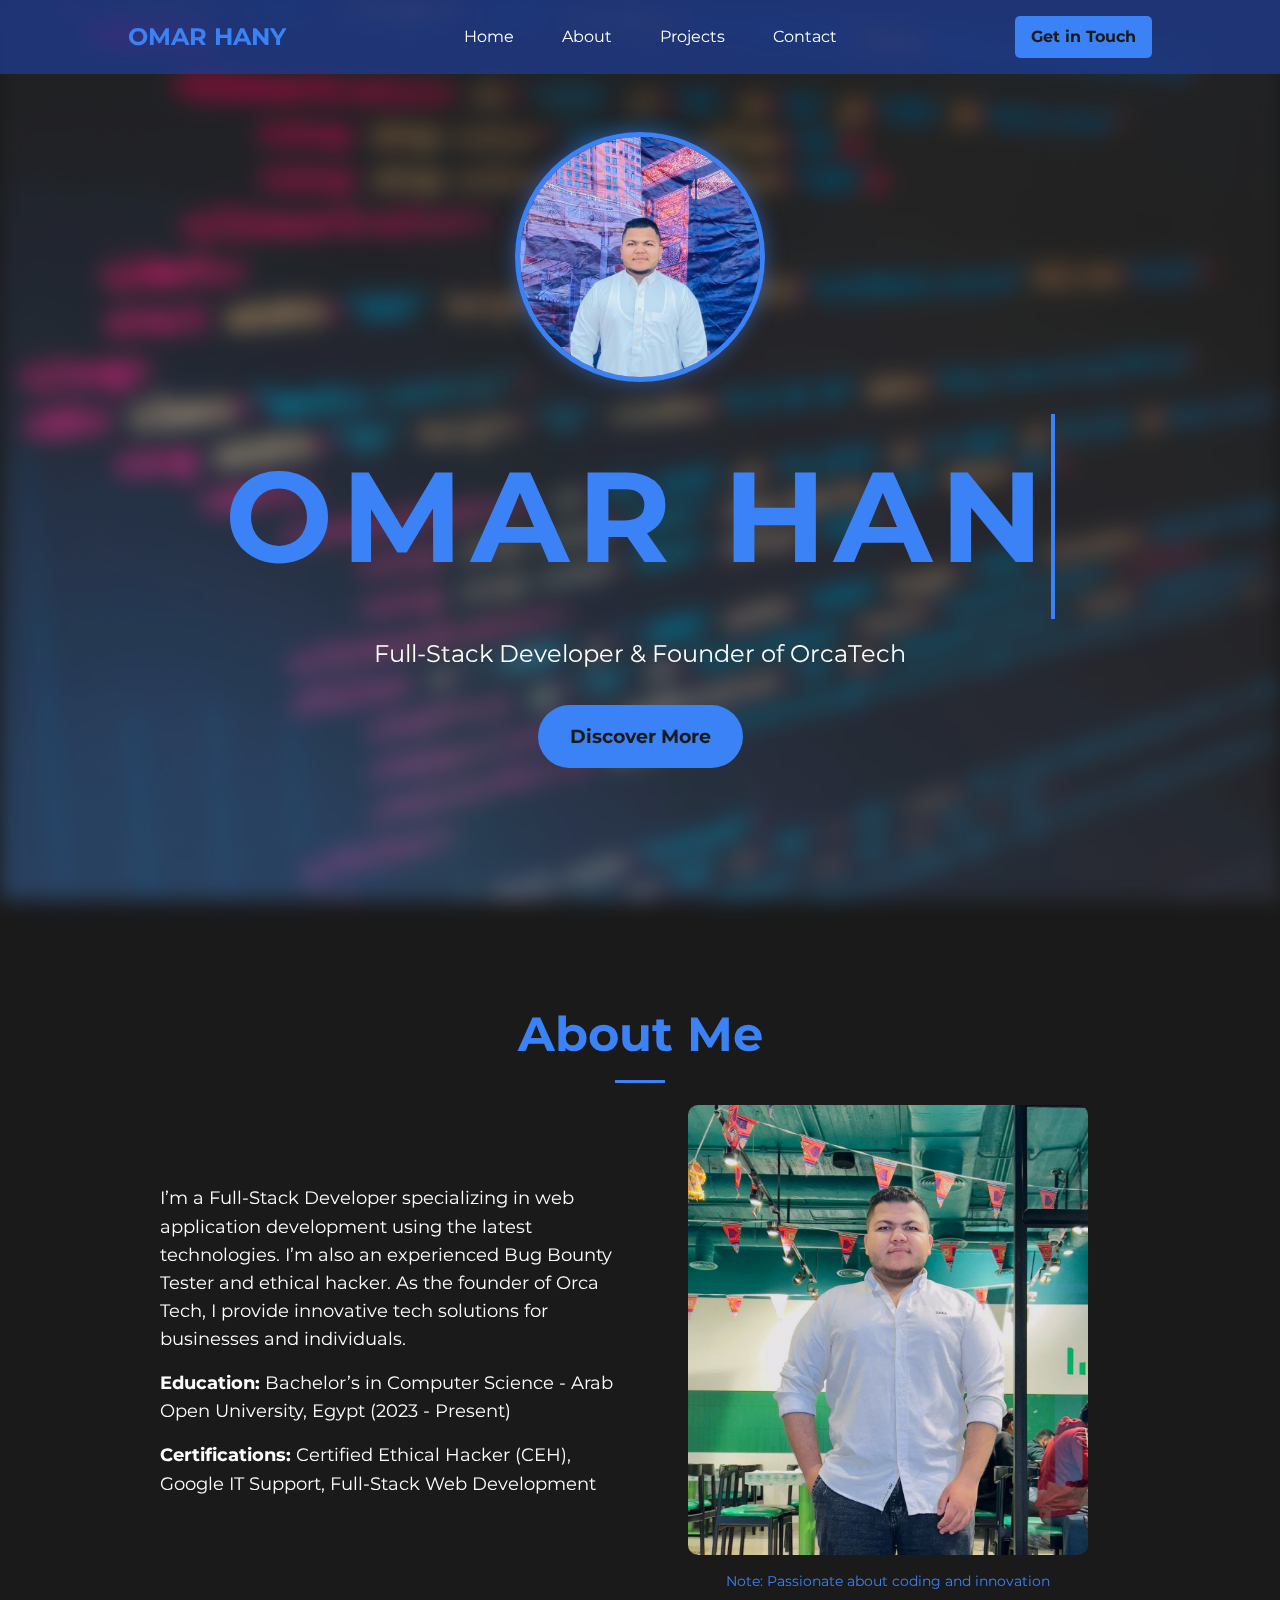
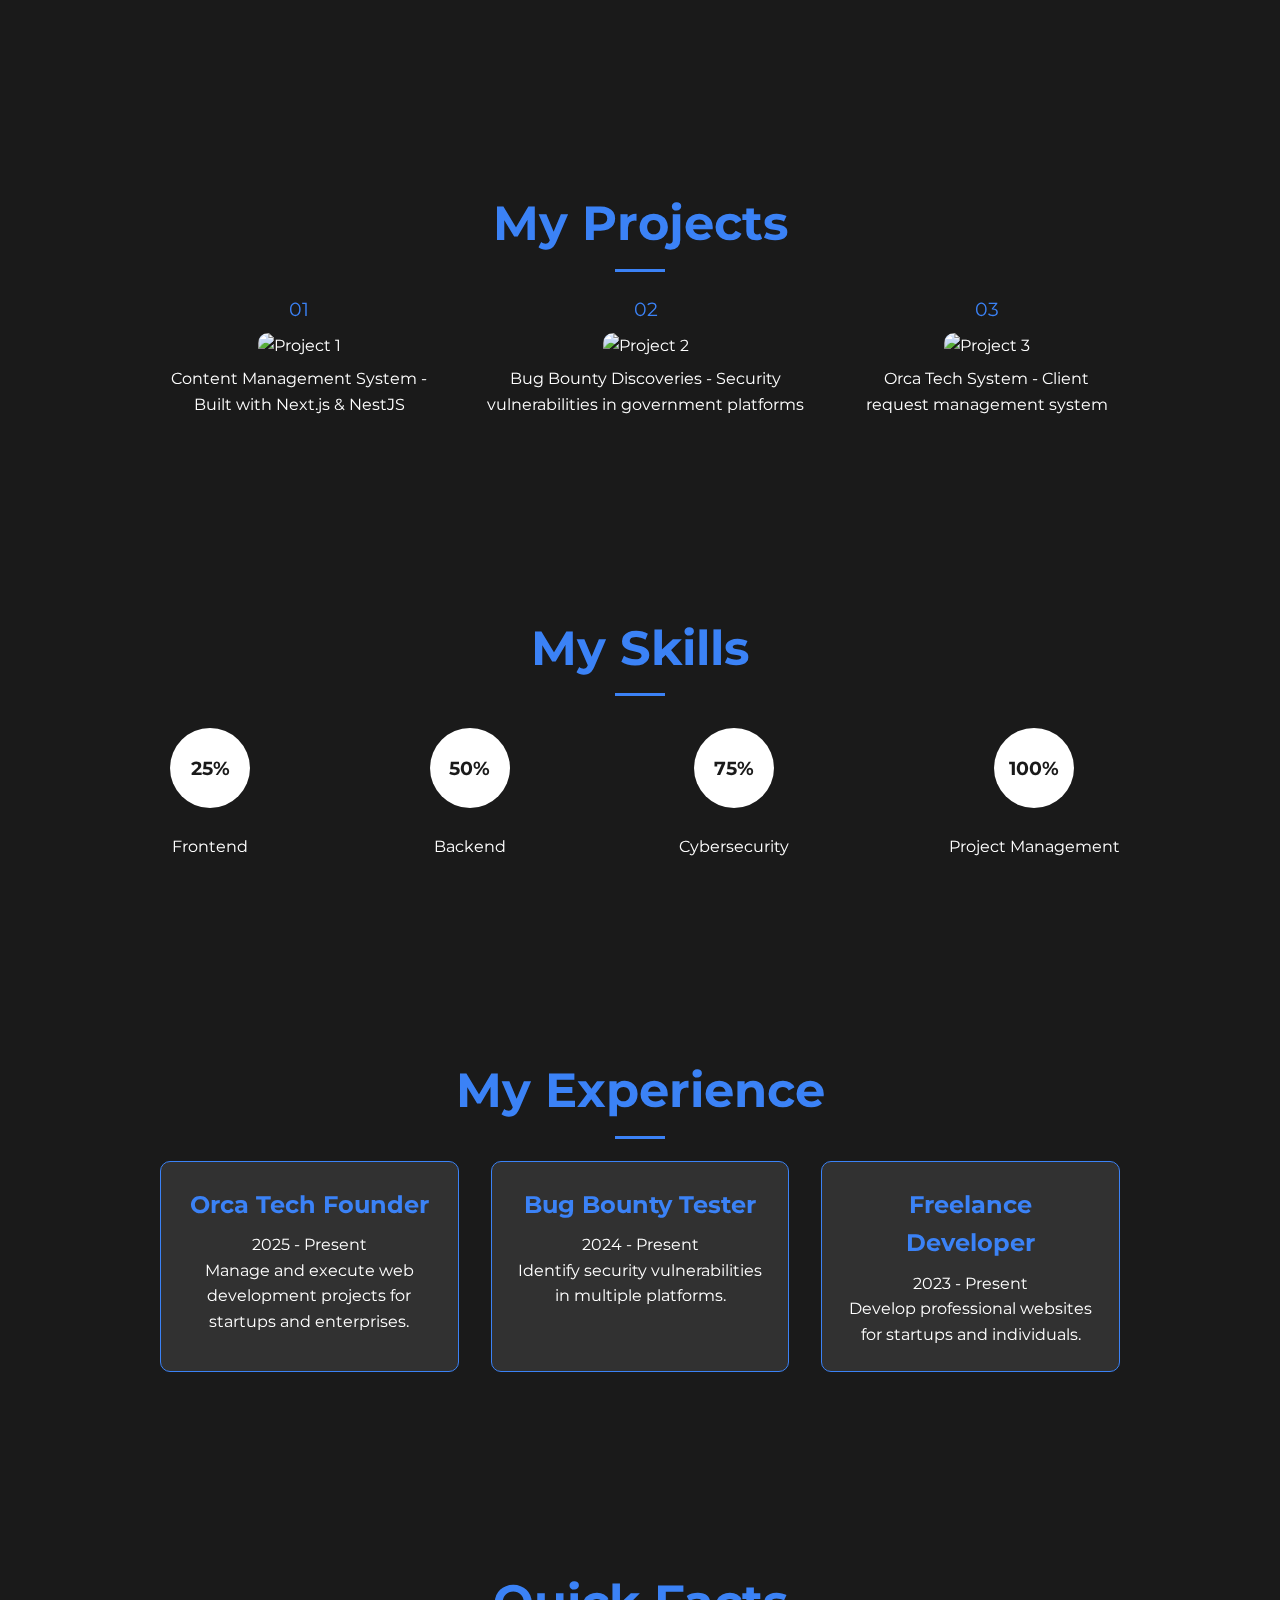
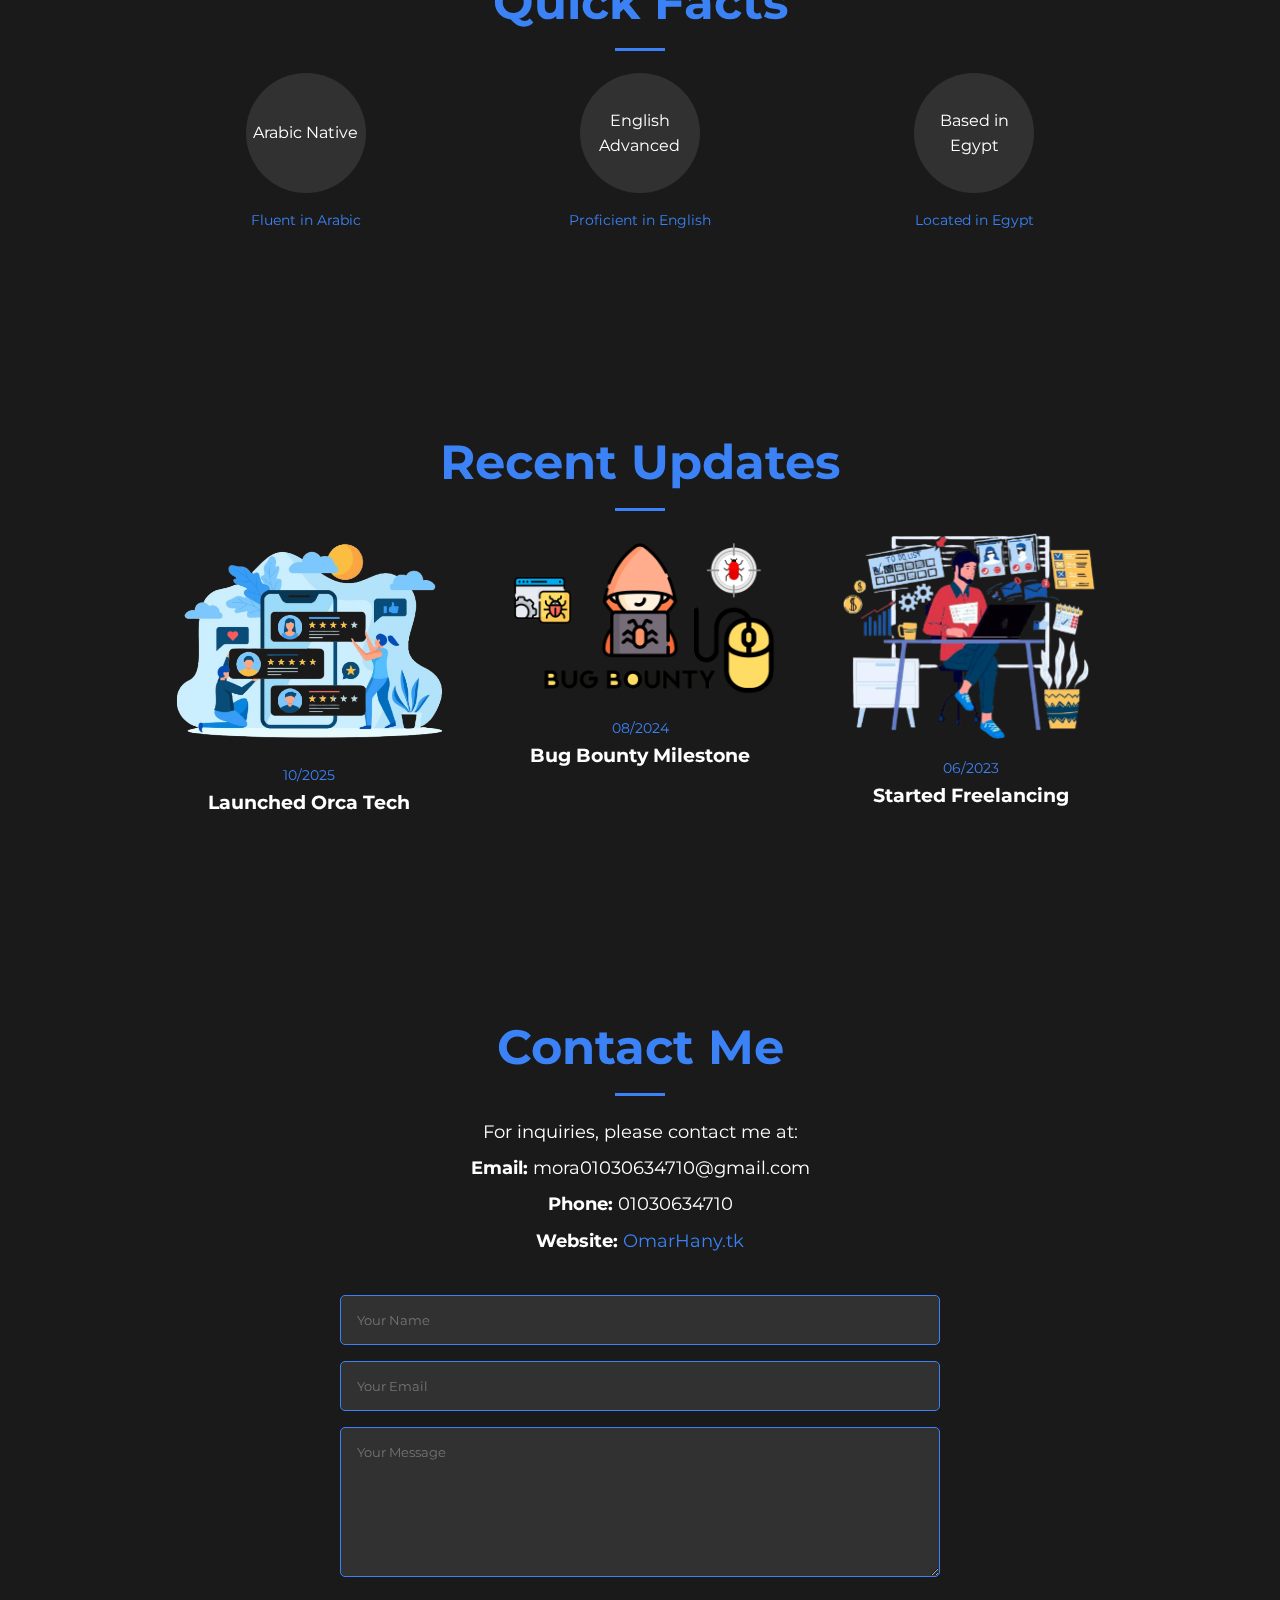
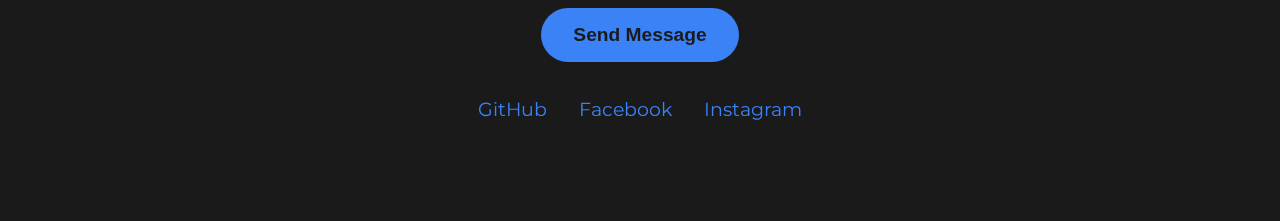
==== index.html @ 6b5720da "Add files via upload" ====
<!DOCTYPE html>
<html lang="en">
<head>
  <meta charset="UTF-8">
  <meta name="viewport" content="width=device-width, initial-scale=1.0">
  <meta name="description" content="Portfolio of Omar Hany, Full-Stack Developer & Founder of OrcaTech">
  <title>Omar Hany - Full-Stack Developer</title>
  <link href="https://fonts.googleapis.com/css2?family=Montserrat:wght@400;700&display=swap" rel="stylesheet">
  <link rel="stylesheet" href="css/styles.css">
</head>
<body>
  <div class="background-overlay"></div>

  <!-- Navigation -->
  <nav>
    <div class="nav-logo reveal">OMAR HANY</div>
    <ul>
      <li><a href="#hero" class="reveal">Home</a></li>
      <li><a href="#about" class="reveal">About</a></li>
      <li><a href="#projects" class="reveal">Projects</a></li>
      <li><a href="#contact" class="reveal">Contact</a></li>
    </ul>
    <a href="#contact" class="nav-cta reveal">Get in Touch</a>
  </nav>

  <!-- Hero Section -->
  <section class="hero" id="hero">
    <div class="hero-content">
      <img src="assets/photo.jpg" alt="Omar Hany" class="reveal">
      <h1 class="typewriter">OMAR HANY</h1>
      <p class="reveal">Full-Stack Developer & Founder of OrcaTech</p>
      <a href="#about" class="cta-button reveal">Discover More</a>
    </div>
  </section>

  <!-- About Section -->
  <section class="about" id="about">
    <div class="container">
      <h2 class="reveal">About Me</h2>
      <div class="about-content">
        <div class="about-text reveal">
          <p>I’m a Full-Stack Developer specializing in web application development using the latest technologies. I’m also an experienced Bug Bounty Tester and ethical hacker. As the founder of Orca Tech, I provide innovative tech solutions for businesses and individuals.</p>
          <p><strong>Education:</strong> Bachelor’s in Computer Science - Arab Open University, Egypt (2023 - Present)</p>
          <p><strong>Certifications:</strong> Certified Ethical Hacker (CEH), Google IT Support, Full-Stack Web Development</p>
        </div>
        <div class="about-image reveal">
          <img src="assets/photo3.jpg" alt="About Omar">
          <p class="image-note">Note: Passionate about coding and innovation</p>
        </div>
      </div>
    </div>
  </section>

  <!-- Gallery Section (Projects) -->
  <section class="gallery" id="projects">
    <div class="container">
      <h2 class="reveal">My Projects</h2>
      <div class="gallery-grid">
        <div class="gallery-item reveal">
          <span class="gallery-number">01</span>
          <img src="https://via.placeholder.com/300x200/1E3A8A/FFFFFF?text=Project+1" alt="Project 1">
          <p>Content Management System - Built with Next.js & NestJS</p>
        </div>
        <div class="gallery-item reveal">
          <span class="gallery-number">02</span>
          <img src="https://via.placeholder.com/300x200/1E3A8A/FFFFFF?text=Project+2" alt="Project 2">
          <p>Bug Bounty Discoveries - Security vulnerabilities in government platforms</p>
        </div>
        <div class="gallery-item reveal">
          <span class="gallery-number">03</span>
          <img src="https://via.placeholder.com/300x200/1E3A8A/FFFFFF?text=Project+3" alt="Project 3">
          <p>Orca Tech System - Client request management system</p>
        </div>
      </div>
    </div>
  </section>

  <!-- Process Section (Skills) -->
  <section class="process">
    <div class="container">
      <h2 class="reveal">My Skills</h2>
      <div class="process-grid">
        <div class="process-item reveal">
          <div class="process-circle" style="--progress: 25%;">
            <span>25%</span>
          </div>
          <p>Frontend</p>
        </div>
        <div class="process-item reveal">
          <div class="process-circle" style="--progress: 50%;">
            <span>50%</span>
          </div>
          <p>Backend</p>
        </div>
        <div class="process-item reveal">
          <div class="process-circle" style="--progress: 75%;">
            <span>75%</span>
          </div>
          <p>Cybersecurity</p>
        </div>
        <div class="process-item reveal">
          <div class="process-circle" style="--progress: 100%;">
            <span>100%</span>
          </div>
          <p>Project Management</p>
        </div>
      </div>
    </div>
  </section>

  <!-- Tickets Section (Experience) -->
  <section class="tickets">
    <div class="container">
      <h2 class="reveal">My Experience</h2>
      <div class="tickets-grid">
        <div class="ticket-card reveal">
          <h3>Orca Tech Founder</h3>
          <p>2025 - Present</p>
          <p>Manage and execute web development projects for startups and enterprises.</p>
        </div>
        <div class="ticket-card reveal">
          <h3>Bug Bounty Tester</h3>
          <p>2024 - Present</p>
          <p>Identify security vulnerabilities in multiple platforms.</p>
        </div>
        <div class="ticket-card reveal">
          <h3>Freelance Developer</h3>
          <p>2023 - Present</p>
          <p>Develop professional websites for startups and individuals.</p>
        </div>
      </div>
    </div>
  </section>

  <!-- Facts Section -->
  <section class="facts">
    <div class="container">
      <h2 class="reveal">Quick Facts</h2>
      <div class="facts-grid">
        <div class="fact-item reveal">
          <div class="fact-circle">
            <p>Arabic Native</p>
          </div>
          <p class="fact-note">Fluent in Arabic</p>
        </div>
        <div class="fact-item reveal">
          <div class="fact-circle">
            <p>English Advanced</p>
          </div>
          <p class="fact-note">Proficient in English</p>
        </div>
        <div class="fact-item reveal">
          <div class="fact-circle">
            <p>Based in Egypt</p>
          </div>
          <p class="fact-note">Located in Egypt</p>
        </div>
      </div>
    </div>
  </section>

  <!-- News Section -->
  <section class="news">
    <div class="container">
      <h2 class="reveal">Recent Updates</h2>
      <div class="news-grid">
        <div class="news-card reveal">
          <img src="assets/bus1.png" alt="Update 1">
          <p>10/2025</p>
          <h3>Launched Orca Tech</h3>
        </div>
        <div class="news-card reveal">
          <img src="assets/bug-bounty.png" alt="Update 2">
          <p>08/2024</p>
          <h3>Bug Bounty Milestone</h3>
        </div>
        <div class="news-card reveal">
          <img src="assets/freelancer1.png" alt="Update 3">
          <p>06/2023</p>
          <h3>Started Freelancing</h3>
        </div>
      </div>
    </div>
  </section>

  <!-- Footer (Contact) -->
  <footer class="footer" id="contact">
    <div class="container">
      <h2 class="reveal">Contact Me</h2>
      <p class="reveal">For inquiries, please contact me at:</p>
      <p class="reveal"><strong>Email:</strong> mora01030634710@gmail.com</p>
      <p class="reveal"><strong>Phone:</strong> 01030634710</p>
      <p class="reveal"><strong>Website:</strong> <a href="http://OmarHany.tk" target="_blank">OmarHany.tk</a></p>
      <form id="contact-form" class="reveal">
        <input type="text" name="name" placeholder="Your Name" required>
        <input type="email" name="email" placeholder="Your Email" required>
        <textarea name="message" placeholder="Your Message" required></textarea>
        <button type="submit">Send Message</button>
      </form>
      <div class="social-links reveal">
        <a href="https://github.com/OmarHany-sudo" target="_blank">GitHub</a>
        <a href="https://www.facebook.com/Omar.Hany.850" target="_blank">Facebook</a>
        <a href="https://www.instagram.com/omar.hany.850/" target="_blank">Instagram</a>
      </div>
    </div>
  </footer>

  <!-- ScrollReveal.js CDN -->
  <script src="https://unpkg.com/scrollreveal"></script>
  <script src="js/script.js"></script>
</body>
</html>
---- css/styles.css ----
/* Reset */
* {
  margin: 0;
  padding: 0;
  box-sizing: border-box;
}

body {
  font-family: 'Montserrat', sans-serif;
  background: #1A1A1A;
  color: #FFFFFF;
  line-height: 1.6;
  overflow-x: hidden;
}

/* Blurred Background */
.background-overlay {
  position: fixed;
  top: 0;
  left: 0;
  width: 100%;
  height: 100%;
  background: url('../assets/programming.jpg') no-repeat center center fixed;
  background-size: cover;
  filter: blur(10px);
  z-index: -1;
  opacity: 0.8;
}

/* Container with Margins */
.container {
  max-width: 80%;
  margin: 0 auto;
  padding: 0 2rem;
}

/* Navigation */
nav {
  background: rgba(30, 58, 138, 0.8);
  position: fixed;
  width: 100%;
  top: 0;
  z-index: 1000;
  display: flex;
  justify-content: space-between;
  align-items: center;
  padding: 1rem 10%;
}

.nav-logo {
  font-size: 1.5rem;
  font-weight: 700;
  color: #3B82F6;
  transition: transform 0.3s ease;
}

.nav-logo:hover {
  transform: scale(1.1);
}

nav ul {
  display: flex;
  list-style: none;
}

nav ul li {
  margin: 0 1.5rem;
}

nav ul li a {
  color: #FFFFFF;
  text-decoration: none;
  font-size: 1rem;
  font-weight: 400;
  position: relative;
  transition: color 0.3s ease;
}

nav ul li a::after {
  content: '';
  position: absolute;
  width: 0;
  height: 2px;
  background: #3B82F6;
  bottom: -5px;
  left: 0;
  transition: width 0.3s ease;
}

nav ul li a:hover::after {
  width: 100%;
}

nav ul li a:hover {
  color: #3B82F6;
}

.nav-cta {
  background: #3B82F6;
  color: #1A1A1A;
  padding: 0.5rem 1rem;
  border-radius: 5px;
  text-decoration: none;
  font-weight: 700;
  transition: background 0.3s ease, transform 0.3s ease;
}

.nav-cta:hover {
  background: #FFFFFF;
  transform: scale(1.05);
}

/* Hero Section */
.hero {
  min-height: 100vh;
  display: flex;
  align-items: center;
  justify-content: center;
  text-align: center;
}

.hero-content {
  display: flex;
  flex-direction: column;
  align-items: center;
}

.hero-content img {
  width: 250px;
  height: 250px;
  margin-bottom: 2rem;
  border-radius: 50%;
  transition: transform 0.5s ease;
  border: 5px solid #3B82F6;
  box-shadow: 0 0 20px rgba(59, 130, 246, 0.5);
}

.hero-content img:hover {
  transform: scale(1.1);
}

.hero-content h1 {
  font-size: 8rem;
  font-weight: 700;
  color: #3B82F6;
  text-transform: uppercase;
  letter-spacing: 0.5rem;
  display: inline-block;
  border-right: 4px solid #3B82F6;
  white-space: nowrap;
  overflow: hidden;
}

.hero-content p {
  font-size: 1.5rem;
  margin: 1rem 0 2rem;
}

/* About Section */
.about {
  padding: 6rem 0;
}

.about-content {
  display: flex;
  justify-content: space-between;
  align-items: center;
  gap: 2rem;
}

.about-text {
  flex: 1;
}

.about-text p {
  font-size: 1.1rem;
  margin-bottom: 1rem;
  transition: transform 0.3s ease;
}

.about-text p:hover {
  transform: translateX(10px);
}

.about-image {
  flex: 1;
  text-align: center;
}

.about-image img {
  width: 100%;
  max-width: 400px;
  border-radius: 10px;
  transition: transform 0.5s ease;
}

.about-image img:hover {
  transform: scale(1.05);
}

.image-note {
  font-size: 0.9rem;
  color: #3B82F6;
  margin-top: 0.5rem;
}

/* Gallery Section (Projects) */
.gallery {
  padding: 6rem 0;
}

.gallery-grid {
  display: flex;
  justify-content: space-between;
  gap: 2rem;
}

.gallery-item {
  text-align: center;
}

.gallery-number {
  display: block;
  font-size: 1.2rem;
  color: #3B82F6;
  margin-bottom: 0.5rem;
}

.gallery-item img {
  width: 100%;
  max-width: 300px;
  border-radius: 10px;
  transition: transform 0.5s ease;
}

.gallery-item img:hover {
  transform: scale(1.05);
}

.gallery-item p {
  font-size: 1rem;
  margin-top: 0.5rem;
}

/* Process Section (Skills) */
.process {
  padding: 6rem 0;
}

.process-grid {
  display: flex;
  justify-content: space-between;
  gap: 2rem;
  margin-top: 2rem;
}

.process-item {
  text-align: center;
}

.process-circle {
  width: 100px;
  height: 100px;
  background: conic-gradient(#3B82F6 calc(var(--progress) * 1%), #FFFFFF calc(var(--progress) * 1%));
  border-radius: 50%;
  display: flex;
  align-items: center;
  justify-content: center;
  margin: 0 auto 1rem;
  transition: transform 0.5s ease;
}

.process-circle:hover {
  transform: rotate(360deg);
}

.process-circle span {
  font-size: 1.2rem;
  font-weight: 700;
  color: #1A1A1A;
  background: #FFFFFF;
  width: 80px;
  height: 80px;
  border-radius: 50%;
  display: flex;
  align-items: center;
  justify-content: center;
}

.process-item p {
  font-size: 1rem;
}

/* Tickets Section (Experience) */
.tickets {
  padding: 6rem 0;
}

.tickets-grid {
  display: flex;
  justify-content: space-between;
  gap: 2rem;
  margin-top: 2rem;
}

.ticket-card {
  background: rgba(255, 255, 255, 0.1);
  padding: 1.5rem;
  border-radius: 10px;
  border: 1px solid #3B82F6;
  text-align: center;
  flex: 1;
  transition: transform 0.3s ease, box-shadow 0.3s ease;
}

.ticket-card:hover {
  transform: translateY(-10px);
  box-shadow: 0 10px 20px rgba(59, 130, 246, 0.3);
}

.ticket-card h3 {
  font-size: 1.5rem;
  color: #3B82F6;
  margin-bottom: 0.5rem;
}

.ticket-card p {
  font-size: 1rem;
}

/* Facts Section */
.facts {
  padding: 6rem 0;
}

.facts-grid {
  display: flex;
  justify-content: space-around;
  gap: 2rem;
  margin-top: 2rem;
}

.fact-item {
  text-align: center;
}

.fact-circle {
  width: 120px;
  height: 120px;
  background: rgba(255, 255, 255, 0.1);
  border-radius: 50%;
  display: flex;
  align-items: center;
  justify-content: center;
  margin: 0 auto 1rem;
  transition: transform 0.5s ease;
}

.fact-circle:hover {
  transform: scale(1.1);
}

.fact-circle p {
  font-size: 1rem;
}

.fact-note {
  font-size: 0.9rem;
  color: #3B82F6;
}

/* News Section */
.news {
  padding: 6rem 0;
}

.news-grid {
  display: flex;
  justify-content: space-between;
  gap: 2rem;
  margin-top: 2rem;
}

.news-card {
  text-align: center;
  flex: 1;
  transition: transform 0.3s ease;
}

.news-card:hover {
  transform: translateY(-10px);
}

.news-card img {
  width: 100%;
  max-width: 300px;
  border-radius: 10px;
  margin-bottom: 0.5rem;
}

.news-card p {
  font-size: 0.9rem;
  color: #3B82F6;
}

.news-card h3 {
  font-size: 1.2rem;
}

/* Footer (Contact) */
.footer {
  padding: 6rem 0;
  text-align: center;
}

.footer h2 {
  font-size: 3rem;
  color: #3B82F6;
  margin-bottom: 2rem;
  transition: transform 0.3s ease;
}

.footer h2:hover {
  transform: scale(1.05);
}

.footer p {
  font-size: 1.1rem;
  margin-bottom: 0.5rem;
  transition: transform 0.3s ease;
}

.footer p:hover {
  transform: translateX(10px);
}

.footer a {
  color: #3B82F6;
  text-decoration: none;
}

.footer a:hover {
  color: #FFFFFF;
}

.footer form {
  max-width: 600px;
  margin: 2rem auto;
}

.footer input, .footer textarea {
  width: 100%;
  padding: 1rem;
  margin: 0.5rem 0;
  background: rgba(255, 255, 255, 0.1);
  border: 1px solid #3B82F6;
  border-radius: 5px;
  color: #FFFFFF;
  font-family: 'Montserrat', sans-serif;
  transition: border-color 0.3s ease, transform 0.3s ease;
}

.footer input:focus, .footer textarea:focus {
  border-color: #FFFFFF;
  outline: none;
  transform: scale(1.02);
}

.footer textarea {
  min-height: 150px;
}

.footer button {
  display: block;
  margin: 1rem auto;
  padding: 1rem 2rem;
  background: #3B82F6;
  border: none;
  border-radius: 50px;
  color: #1A1A1A;
  font-size: 1.2rem;
  font-weight: 700;
  cursor: pointer;
  transition: background 0.3s ease, transform 0.3s ease;
}

.footer button:hover {
  background: #FFFFFF;
  transform: scale(1.05);
}

.social-links {
  display: flex;
  justify-content: center;
  gap: 2rem;
  margin-top: 2rem;
}

.social-links a {
  color: #3B82F6;
  text-decoration: none;
  font-size: 1.2rem;
  transition: color 0.3s ease, transform 0.3s ease;
}

.social-links a:hover {
  color: #FFFFFF;
  transform: rotate(360deg);
}

/* CTA Button */
.cta-button {
  display: inline-block;
  padding: 1rem 2rem;
  background: #3B82F6;
  border: none;
  border-radius: 50px;
  color: #1A1A1A;
  text-decoration: none;
  font-size: 1.2rem;
  font-weight: 700;
  transition: background 0.3s ease, transform 0.3s ease;
}

.cta-button:hover {
  background: #FFFFFF;
  transform: scale(1.05);
}

/* Section Titles */
h2 {
  font-size: 3rem;
  color: #3B82F6;
  font-weight: 700;
  text-align: center;
  margin-bottom: 2rem;
  position: relative;
}

h2::after {
  content: '';
  position: absolute;
  width: 50px;
  height: 3px;
  background: #3B82F6;
  bottom: -10px;
  left: 50%;
  transform: translateX(-50%);
  transition: width 0.3s ease;
}

h2:hover::after {
  width: 100px;
}

/* Transitions */
@keyframes fadeInUp {
  from {
    opacity: 0;
    transform: translateY(50px);
  }
  to {
    opacity: 1;
    transform: translateY(0);
  }
}

/* Responsive Design */
@media (max-width: 768px) {
  .container { max-width: 90%; }
  .hero-content h1 { font-size: 4rem; }
  .hero-content p { font-size: 1.2rem; }
  .hero-content img { width: 200px; height: 200px; }
  .about-content, .gallery-grid, .process-grid, .tickets-grid, .facts-grid, .news-grid {
    flex-direction: column;
    align-items: center;
  }
  nav { flex-direction: column; padding: 1rem; }
  nav ul { margin: 1rem 0; }
  nav ul li { margin: 0 1rem; }
}
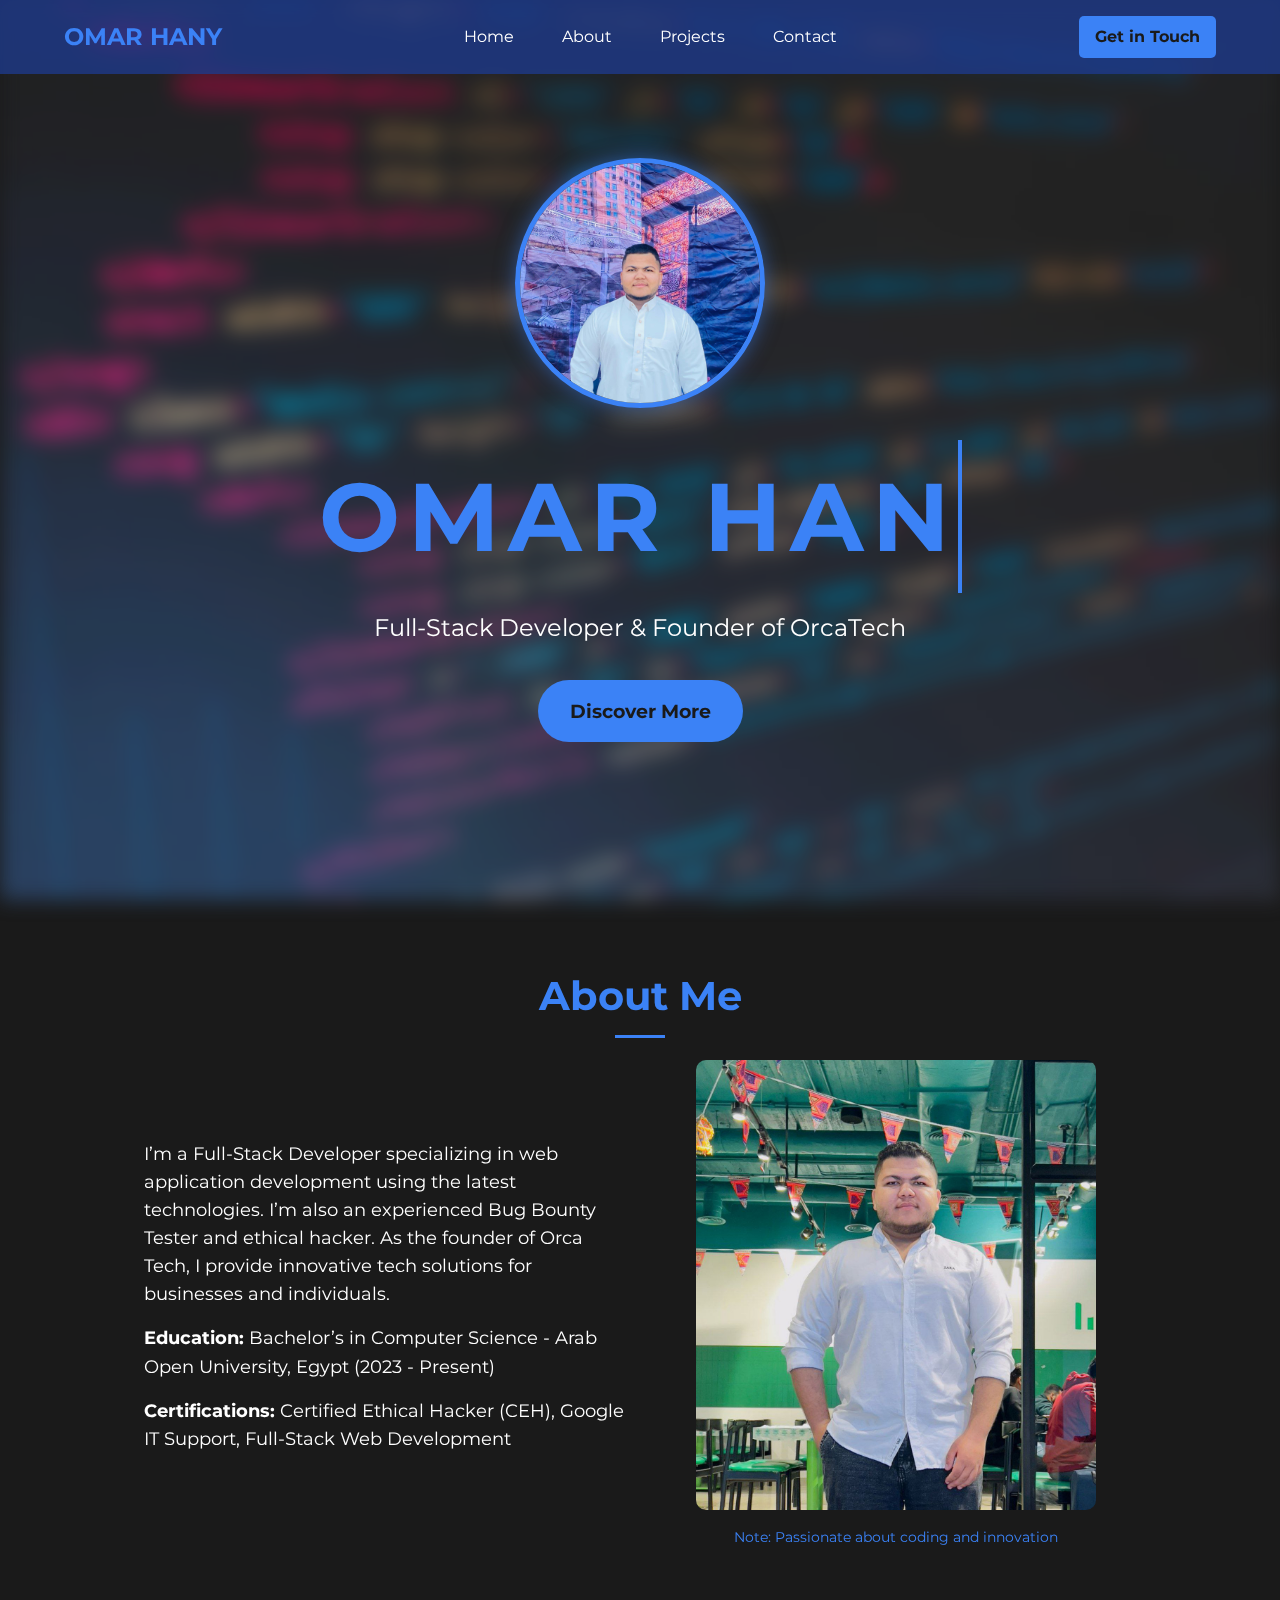
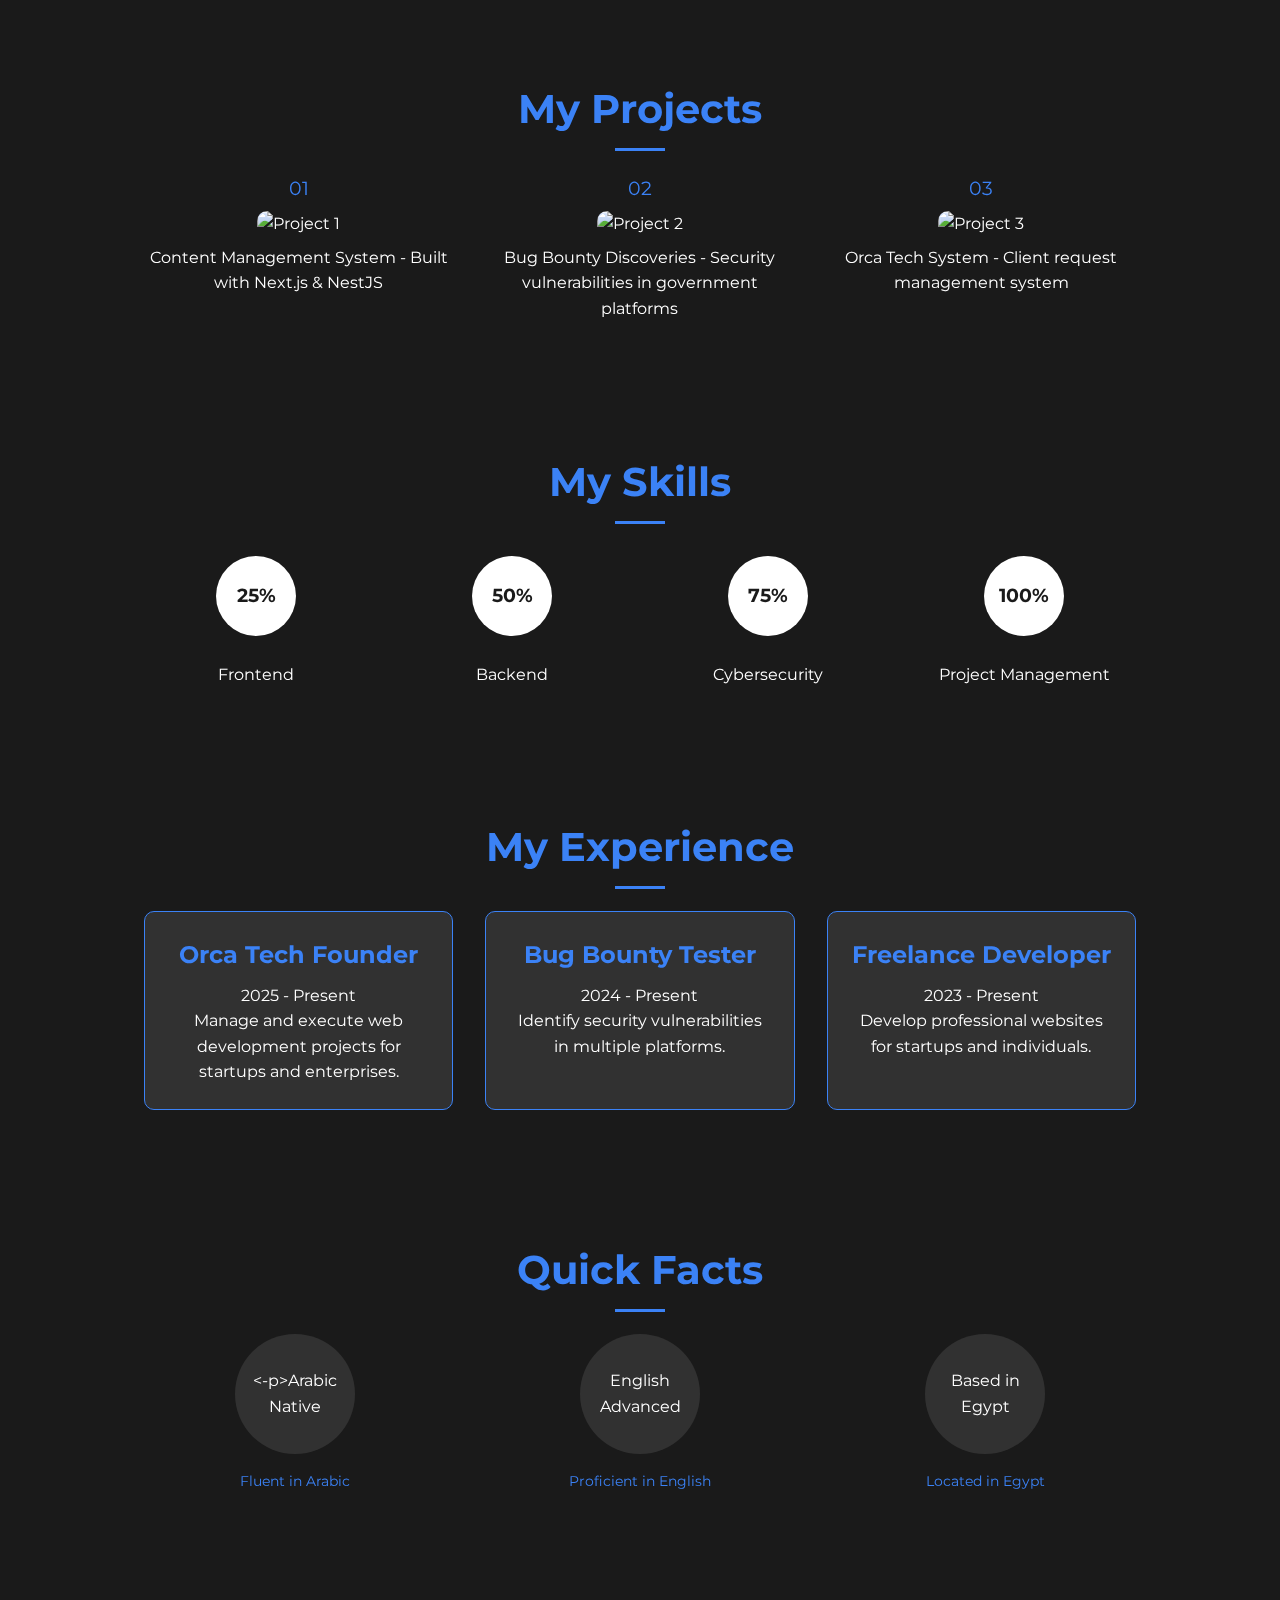
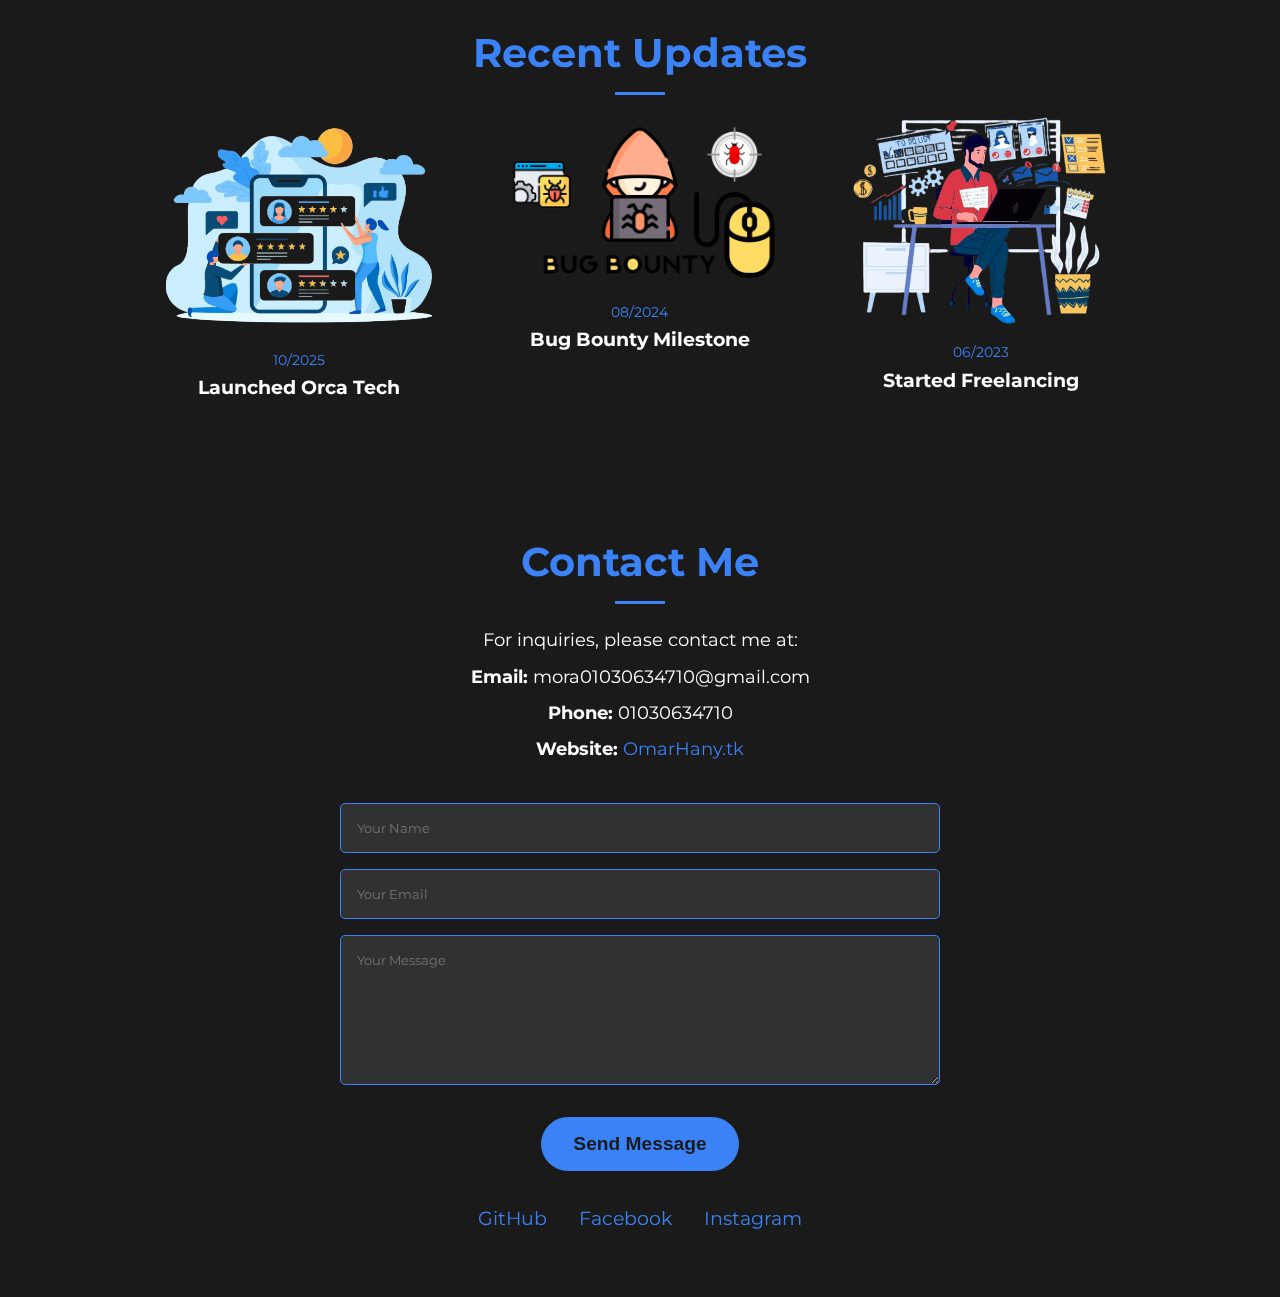
==== commit aa6f5c4f: "Add files via upload" ====
--- a/index.html
+++ b/index.html
@@ -14,7 +14,12 @@
   <!-- Navigation -->
   <nav>
     <div class="nav-logo reveal">OMAR HANY</div>
-    <ul>
+    <div class="nav-toggle">
+      <span></span>
+      <span></span>
+      <span></span>
+    </div>
+    <ul class="nav-links">
       <li><a href="#hero" class="reveal">Home</a></li>
       <li><a href="#about" class="reveal">About</a></li>
       <li><a href="#projects" class="reveal">Projects</a></li>
@@ -139,7 +144,7 @@
       <div class="facts-grid">
         <div class="fact-item reveal">
           <div class="fact-circle">
-            <p>Arabic Native</p>
+            <-p>Arabic Native</p>
           </div>
           <p class="fact-note">Fluent in Arabic</p>
         </div>
--- a/css/styles.css
+++ b/css/styles.css
@@ -31,7 +31,7 @@
 .container {
   max-width: 80%;
   margin: 0 auto;
-  padding: 0 2rem;
+  padding: 0 1rem;
 }
 
 /* Navigation */
@@ -44,7 +44,7 @@
   display: flex;
   justify-content: space-between;
   align-items: center;
-  padding: 1rem 10%;
+  padding: 1rem 5%;
 }
 
 .nav-logo {
@@ -58,16 +58,32 @@
   transform: scale(1.1);
 }
 
-nav ul {
+.nav-toggle {
+  display: none;
+  flex-direction: column;
+  justify-content: space-between;
+  width: 30px;
+  height: 20px;
+  cursor: pointer;
+}
+
+.nav-toggle span {
+  background: #FFFFFF;
+  height: 3px;
+  width: 100%;
+  transition: all 0.3s ease;
+}
+
+.nav-links {
   display: flex;
   list-style: none;
 }
 
-nav ul li {
+.nav-links li {
   margin: 0 1.5rem;
 }
 
-nav ul li a {
+.nav-links li a {
   color: #FFFFFF;
   text-decoration: none;
   font-size: 1rem;
@@ -76,7 +92,7 @@
   transition: color 0.3s ease;
 }
 
-nav ul li a::after {
+.nav-links li a::after {
   content: '';
   position: absolute;
   width: 0;
@@ -87,11 +103,11 @@
   transition: width 0.3s ease;
 }
 
-nav ul li a:hover::after {
+.nav-links li a:hover::after {
   width: 100%;
 }
 
-nav ul li a:hover {
+.nav-links li a:hover {
   color: #3B82F6;
 }
 
@@ -117,6 +133,7 @@
   align-items: center;
   justify-content: center;
   text-align: center;
+  padding: 2rem;
 }
 
 .hero-content {
@@ -140,7 +157,7 @@
 }
 
 .hero-content h1 {
-  font-size: 8rem;
+  font-size: 6rem;
   font-weight: 700;
   color: #3B82F6;
   text-transform: uppercase;
@@ -158,7 +175,7 @@
 
 /* About Section */
 .about {
-  padding: 6rem 0;
+  padding: 4rem 0;
 }
 
 .about-content {
@@ -206,7 +223,7 @@
 
 /* Gallery Section (Projects) */
 .gallery {
-  padding: 6rem 0;
+  padding: 4rem 0;
 }
 
 .gallery-grid {
@@ -217,6 +234,7 @@
 
 .gallery-item {
   text-align: center;
+  flex: 1;
 }
 
 .gallery-number {
@@ -244,7 +262,7 @@
 
 /* Process Section (Skills) */
 .process {
-  padding: 6rem 0;
+  padding: 4rem 0;
 }
 
 .process-grid {
@@ -256,6 +274,7 @@
 
 .process-item {
   text-align: center;
+  flex: 1;
 }
 
 .process-circle {
@@ -293,7 +312,7 @@
 
 /* Tickets Section (Experience) */
 .tickets {
-  padding: 6rem 0;
+  padding: 4rem 0;
 }
 
 .tickets-grid {
@@ -330,7 +349,7 @@
 
 /* Facts Section */
 .facts {
-  padding: 6rem 0;
+  padding: 4rem 0;
 }
 
 .facts-grid {
@@ -371,7 +390,7 @@
 
 /* News Section */
 .news {
-  padding: 6rem 0;
+  padding: 4rem 0;
 }
 
 .news-grid {
@@ -409,12 +428,12 @@
 
 /* Footer (Contact) */
 .footer {
-  padding: 6rem 0;
+  padding: 4rem 0;
   text-align: center;
 }
 
 .footer h2 {
-  font-size: 3rem;
+  font-size: 2.5rem;
   color: #3B82F6;
   margin-bottom: 2rem;
   transition: transform 0.3s ease;
@@ -529,7 +548,7 @@
 
 /* Section Titles */
 h2 {
-  font-size: 3rem;
+  font-size: 2.5rem;
   color: #3B82F6;
   font-weight: 700;
   text-align: center;
@@ -566,16 +585,152 @@
 }
 
 /* Responsive Design */
-@media (max-width: 768px) {
-  .container { max-width: 90%; }
-  .hero-content h1 { font-size: 4rem; }
-  .hero-content p { font-size: 1.2rem; }
-  .hero-content img { width: 200px; height: 200px; }
-  .about-content, .gallery-grid, .process-grid, .tickets-grid, .facts-grid, .news-grid {
+@media (max-width: 1024px) {
+  .container {
+    max-width: 90%;
+  }
+
+  .hero-content h1 {
+    font-size: 4.5rem;
+    letter-spacing: 0.3rem;
+  }
+
+  .hero-content p {
+    font-size: 1.3rem;
+  }
+
+  .hero-content img {
+    width: 200px;
+    height: 200px;
+  }
+
+  .about-content {
     flex-direction: column;
     align-items: center;
   }
-  nav { flex-direction: column; padding: 1rem; }
-  nav ul { margin: 1rem 0; }
-  nav ul li { margin: 0 1rem; }
+
+  .gallery-grid, .process-grid, .tickets-grid, .facts-grid, .news-grid {
+    flex-direction: column;
+    align-items: center;
+  }
+
+  .gallery-item, .process-item, .ticket-card, .news-card {
+    max-width: 100%;
+  }
+}
+
+@media (max-width: 768px) {
+  .container {
+    max-width: 95%;
+    padding: 0 1rem;
+  }
+
+  nav {
+    padding: 1rem 3%;
+    flex-wrap: wrap;
+  }
+
+  .nav-toggle {
+    display: flex;
+  }
+
+  .nav-links {
+    display: none;
+    flex-direction: column;
+    width: 100%;
+    text-align: center;
+    padding: 1rem 0;
+  }
+
+  .nav-links.active {
+    display: flex;
+  }
+
+  .nav-links li {
+    margin: 0.5rem 0;
+  }
+
+  .nav-cta {
+    margin-top: 1rem;
+  }
+
+  .hero {
+    padding: 1rem;
+  }
+
+  .hero-content h1 {
+    font-size: 3rem;
+    letter-spacing: 0.2rem;
+  }
+
+  .hero-content p {
+    font-size: 1.1rem;
+  }
+
+  .hero-content img {
+    width: 150px;
+    height: 150px;
+  }
+
+  .about, .gallery, .process, .tickets, .facts, .news, .footer {
+    padding: 2rem 0;
+  }
+
+  h2 {
+    font-size: 2rem;
+  }
+
+  .footer h2 {
+    font-size: 2rem;
+  }
+
+  .footer input, .footer textarea {
+    padding: 0.8rem;
+  }
+
+  .footer button {
+    padding: 0.8rem 1.5rem;
+    font-size: 1rem;
+  }
+}
+
+@media (max-width: 480px) {
+  .hero-content h1 {
+    font-size: 2rem;
+    letter-spacing: 0.1rem;
+  }
+
+  .hero-content p {
+    font-size: 0.9rem;
+  }
+
+  .hero-content img {
+    width: 120px;
+    height: 120px;
+  }
+
+  .nav-logo {
+    font-size: 1.2rem;
+  }
+
+  .nav-cta {
+    padding: 0.4rem 0.8rem;
+    font-size: 0.9rem;
+  }
+
+  h2 {
+    font-size: 1.8rem;
+  }
+
+  .footer h2 {
+    font-size: 1.8rem;
+  }
+
+  .footer p {
+    font-size: 0.9rem;
+  }
+
+  .social-links a {
+    font-size: 1rem;
+  }
 }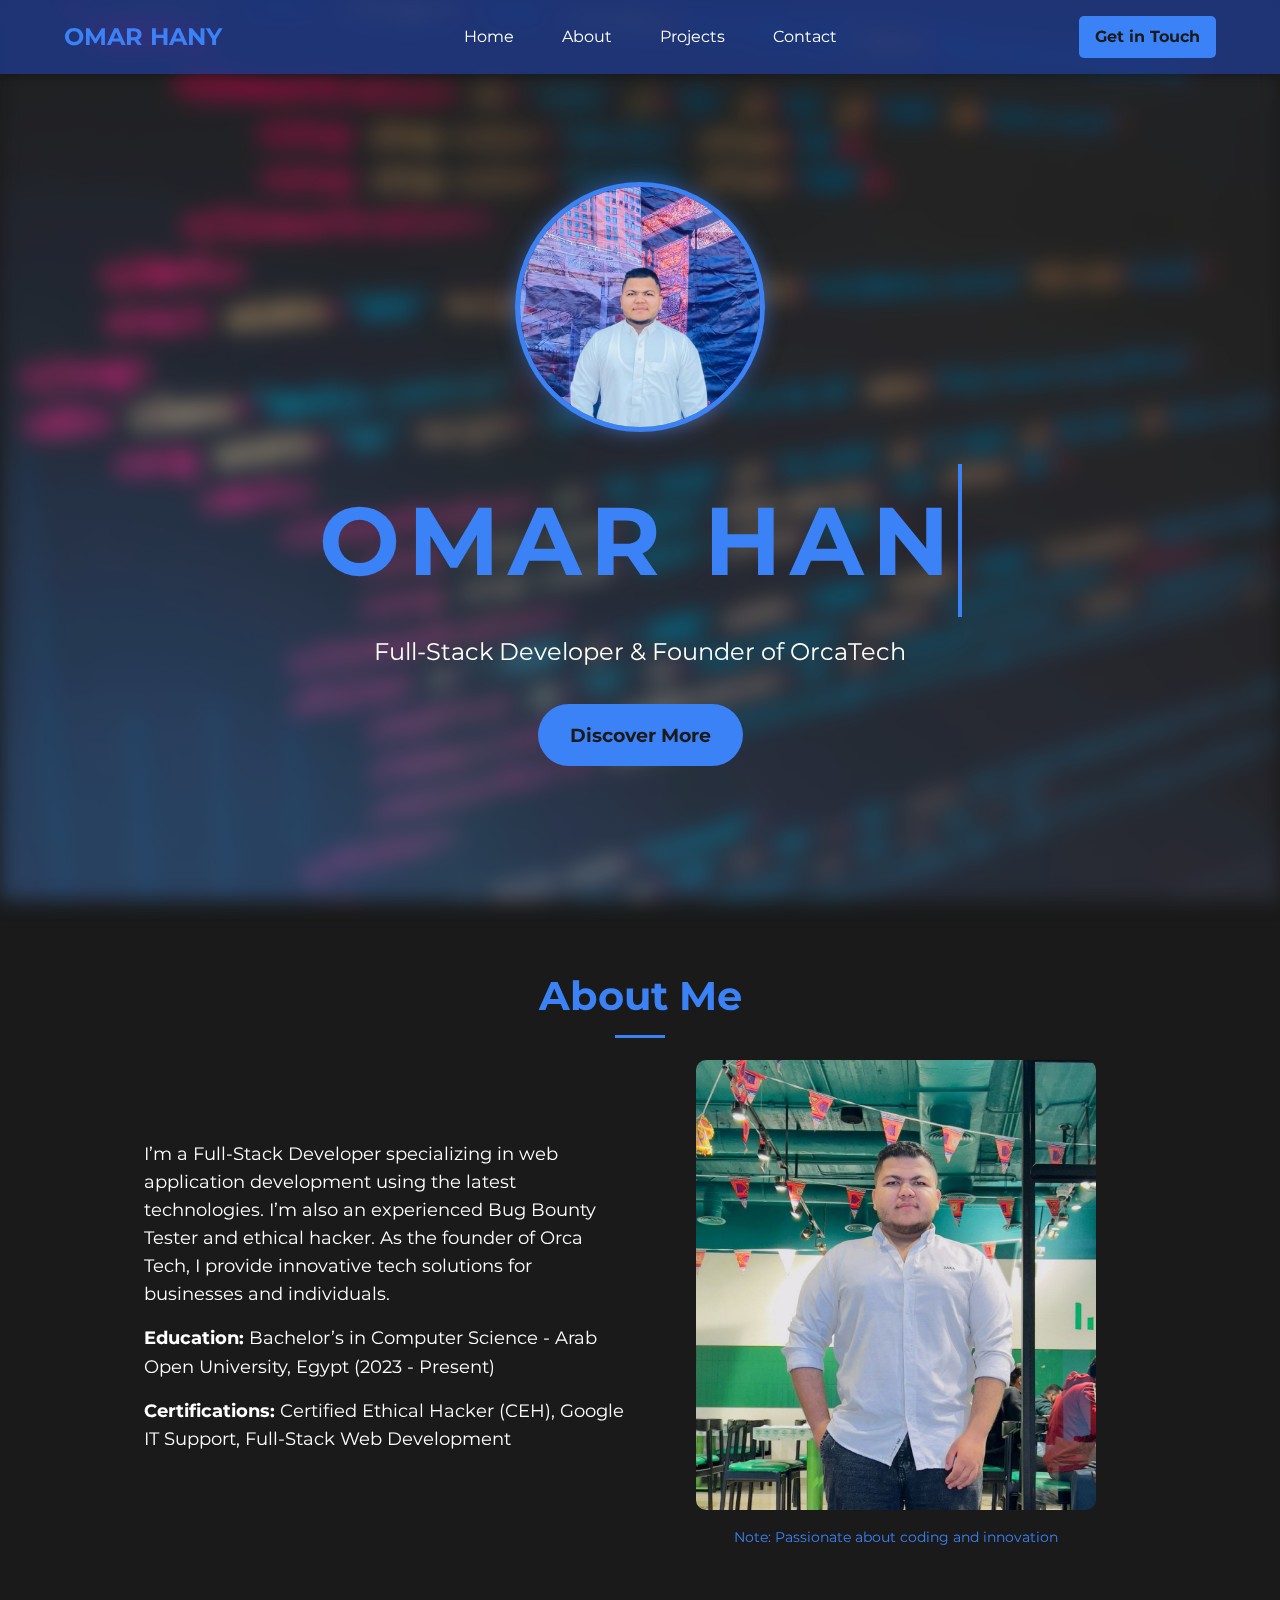
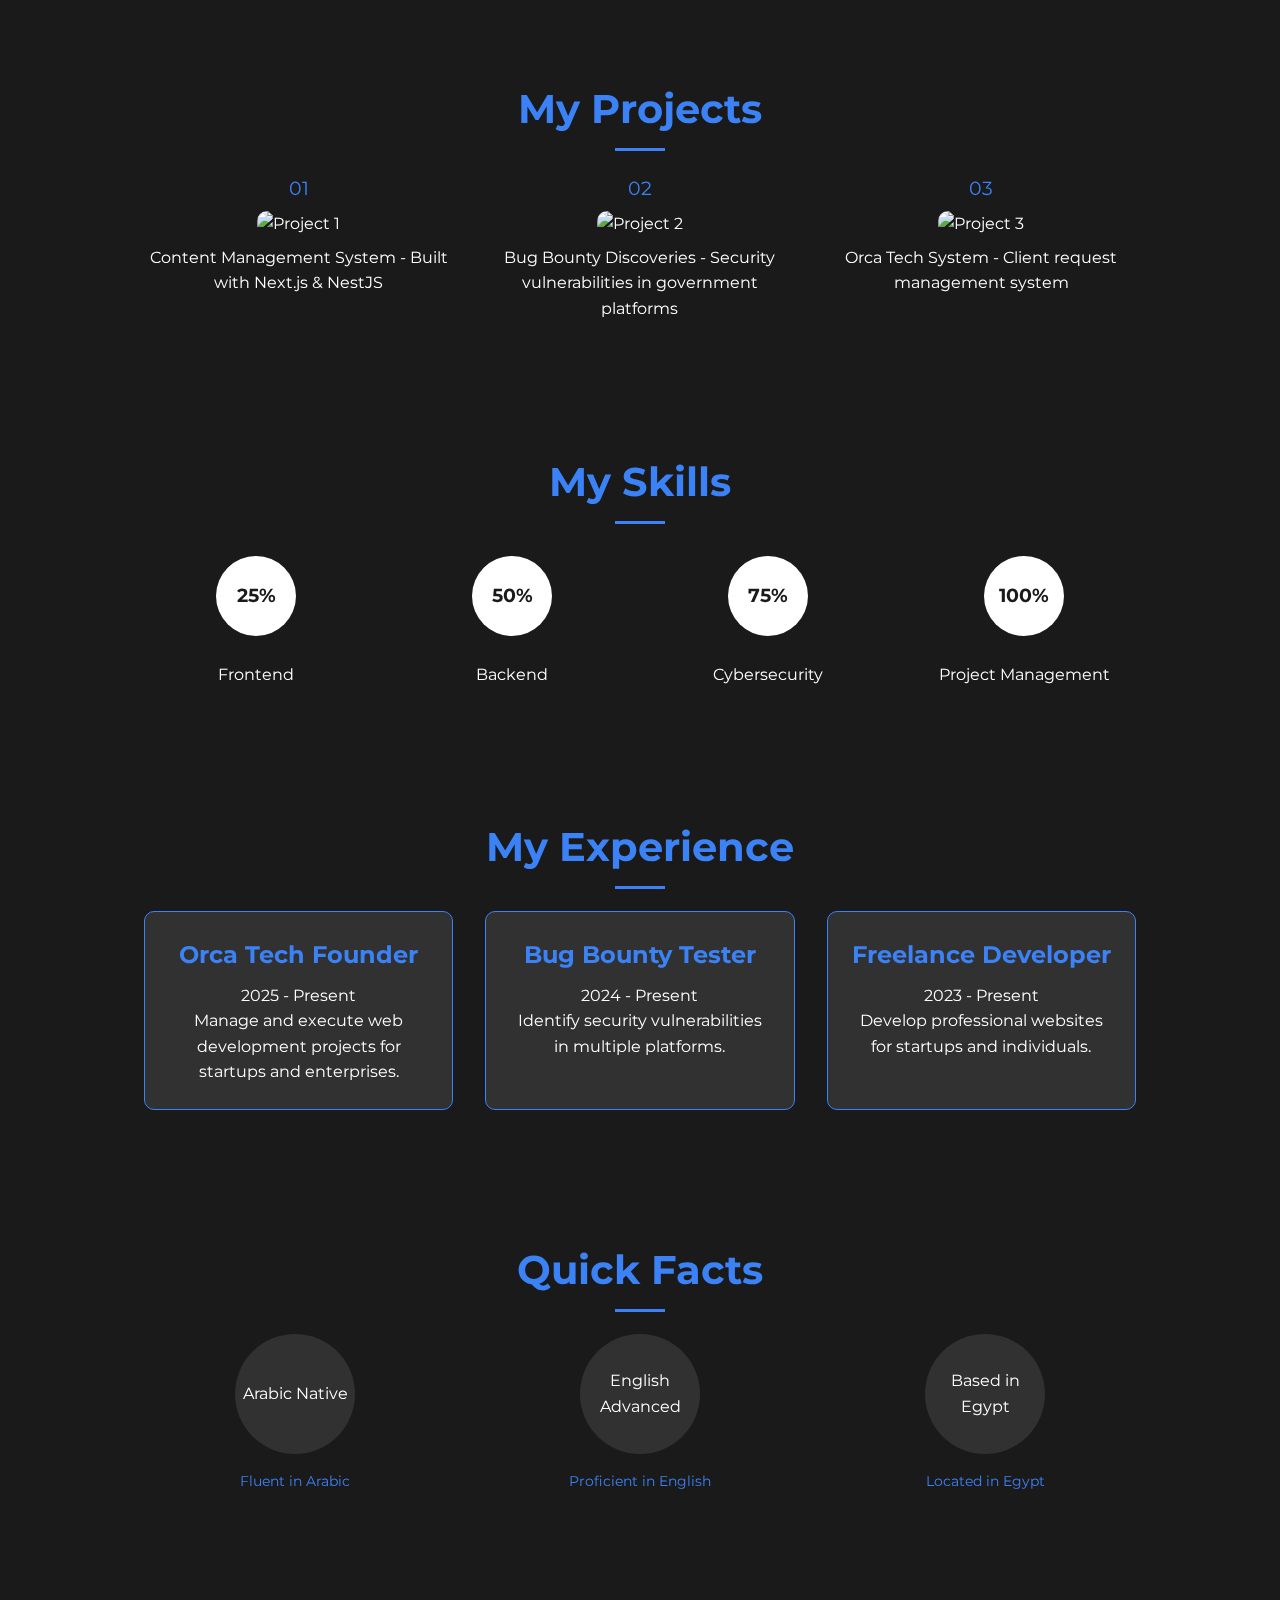
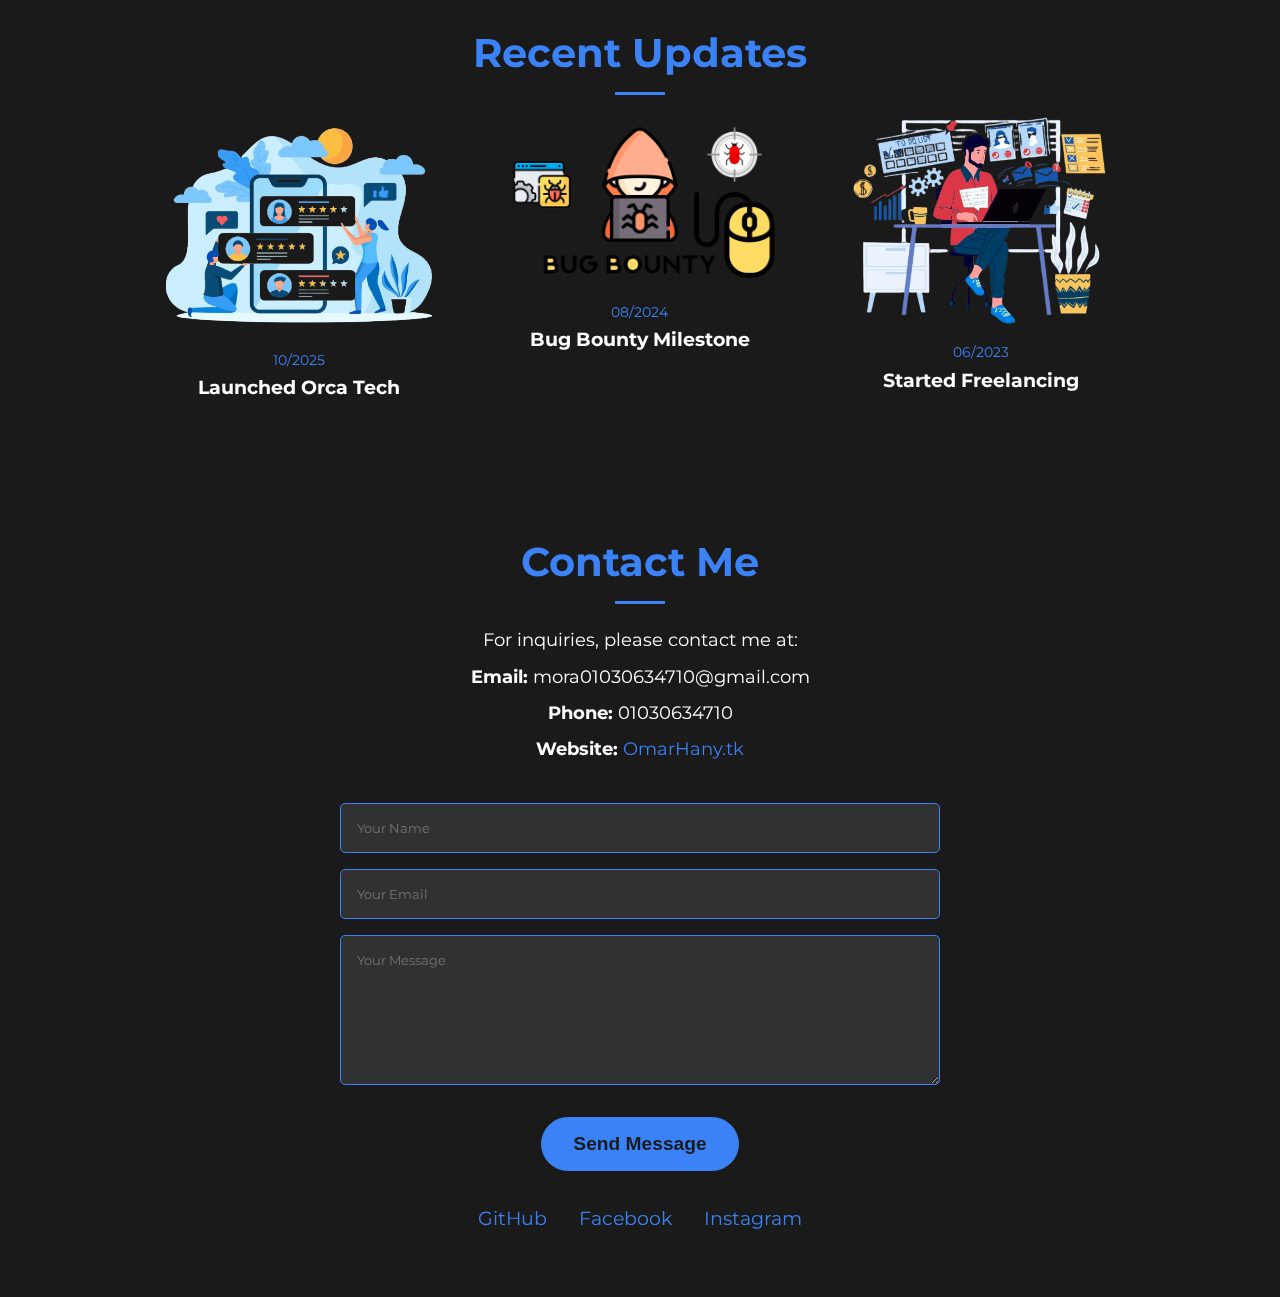
==== commit 610ee86c: "Add files via upload" ====
--- a/index.html
+++ b/index.html
@@ -25,7 +25,7 @@
       <li><a href="#projects" class="reveal">Projects</a></li>
       <li><a href="#contact" class="reveal">Contact</a></li>
     </ul>
-    <a href="#contact" class="nav-cta reveal">Get in Touch</a>
+    <a href="contact.html" class="nav-cta reveal">Get in Touch</a>
   </nav>
 
   <!-- Hero Section -->
@@ -144,7 +144,7 @@
       <div class="facts-grid">
         <div class="fact-item reveal">
           <div class="fact-circle">
-            <-p>Arabic Native</p>
+            <p>Arabic Native</p>
           </div>
           <p class="fact-note">Fluent in Arabic</p>
         </div>
--- a/css/styles.css
+++ b/css/styles.css
@@ -40,11 +40,12 @@
   position: fixed;
   width: 100%;
   top: 0;
-  z-index: 1000;
+  z-index: 2000; /* Increased z-index to ensure it stays on top */
   display: flex;
   justify-content: space-between;
   align-items: center;
   padding: 1rem 5%;
+  box-shadow: 0 2px 10px rgba(0, 0, 0, 0.3);
 }
 
 .nav-logo {
@@ -134,6 +135,9 @@
   justify-content: center;
   text-align: center;
   padding: 2rem;
+  padding-top: 80px; /* Add padding to avoid overlap with fixed nav */
+  position: relative;
+  z-index: 1; /* Ensure content stays below nav */
 }
 
 .hero-content {
@@ -176,6 +180,8 @@
 /* About Section */
 .about {
   padding: 4rem 0;
+  position: relative;
+  z-index: 1;
 }
 
 .about-content {
@@ -224,6 +230,8 @@
 /* Gallery Section (Projects) */
 .gallery {
   padding: 4rem 0;
+  position: relative;
+  z-index: 1;
 }
 
 .gallery-grid {
@@ -263,6 +271,8 @@
 /* Process Section (Skills) */
 .process {
   padding: 4rem 0;
+  position: relative;
+  z-index: 1;
 }
 
 .process-grid {
@@ -313,6 +323,8 @@
 /* Tickets Section (Experience) */
 .tickets {
   padding: 4rem 0;
+  position: relative;
+  z-index: 1;
 }
 
 .tickets-grid {
@@ -350,6 +362,8 @@
 /* Facts Section */
 .facts {
   padding: 4rem 0;
+  position: relative;
+  z-index: 1;
 }
 
 .facts-grid {
@@ -391,6 +405,8 @@
 /* News Section */
 .news {
   padding: 4rem 0;
+  position: relative;
+  z-index: 1;
 }
 
 .news-grid {
@@ -430,6 +446,8 @@
 .footer {
   padding: 4rem 0;
   text-align: center;
+  position: relative;
+  z-index: 1;
 }
 
 .footer h2 {
@@ -527,6 +545,81 @@
   transform: rotate(360deg);
 }
 
+/* Contact Page */
+.contact-section {
+  min-height: 100vh;
+  display: flex;
+  align-items: center;
+  justify-content: center;
+  text-align: center;
+  padding: 2rem;
+  padding-top: 80px; /* Add padding to avoid overlap with fixed nav */
+  position: relative;
+  z-index: 1;
+}
+
+.contact-content {
+  max-width: 600px;
+  width: 100%;
+}
+
+.contact-content h1 {
+  font-size: 3rem;
+  color: #3B82F6;
+  margin-bottom: 1rem;
+}
+
+.contact-content p {
+  font-size: 1.2rem;
+  margin-bottom: 2rem;
+}
+
+.contact-content form {
+  display: flex;
+  flex-direction: column;
+  gap: 1rem;
+}
+
+.contact-content input,
+.contact-content textarea {
+  width: 100%;
+  padding: 1rem;
+  background: rgba(255, 255, 255, 0.1);
+  border: 1px solid #3B82F6;
+  border-radius: 5px;
+  color: #FFFFFF;
+  font-family: 'Montserrat', sans-serif;
+  transition: border-color 0.3s ease, transform 0.3s ease;
+}
+
+.contact-content input:focus,
+.contact-content textarea:focus {
+  border-color: #FFFFFF;
+  outline: none;
+  transform: scale(1.02);
+}
+
+.contact-content textarea {
+  min-height: 150px;
+}
+
+.contact-content button {
+  padding: 1rem 2rem;
+  background: #3B82F6;
+  border: none;
+  border-radius: 50px;
+  color: #1A1A1A;
+  font-size: 1.2rem;
+  font-weight: 700;
+  cursor: pointer;
+  transition: background 0.3s ease, transform 0.3s ease;
+}
+
+.contact-content button:hover {
+  background: #FFFFFF;
+  transform: scale(1.05);
+}
+
 /* CTA Button */
 .cta-button {
   display: inline-block;
@@ -640,6 +733,11 @@
     width: 100%;
     text-align: center;
     padding: 1rem 0;
+    background: rgba(30, 58, 138, 0.9);
+    position: absolute;
+    top: 100%;
+    left: 0;
+    z-index: 1999; /* Ensure nav-links stay below nav but above content */
   }
 
   .nav-links.active {
@@ -656,6 +754,7 @@
 
   .hero {
     padding: 1rem;
+    padding-top: 60px; /* Adjust padding for smaller screens */
   }
 
   .hero-content h1 {
@@ -670,6 +769,18 @@
   .hero-content img {
     width: 150px;
     height: 150px;
+  }
+
+  .contact-section {
+    padding-top: 60px;
+  }
+
+  .contact-content h1 {
+    font-size: 2.5rem;
+  }
+
+  .contact-content p {
+    font-size: 1rem;
   }
 
   .about, .gallery, .process, .tickets, .facts, .news, .footer {
@@ -733,4 +844,8 @@
   .social-links a {
     font-size: 1rem;
   }
+
+  .contact-content h1 {
+    font-size: 2rem;
+  }
 }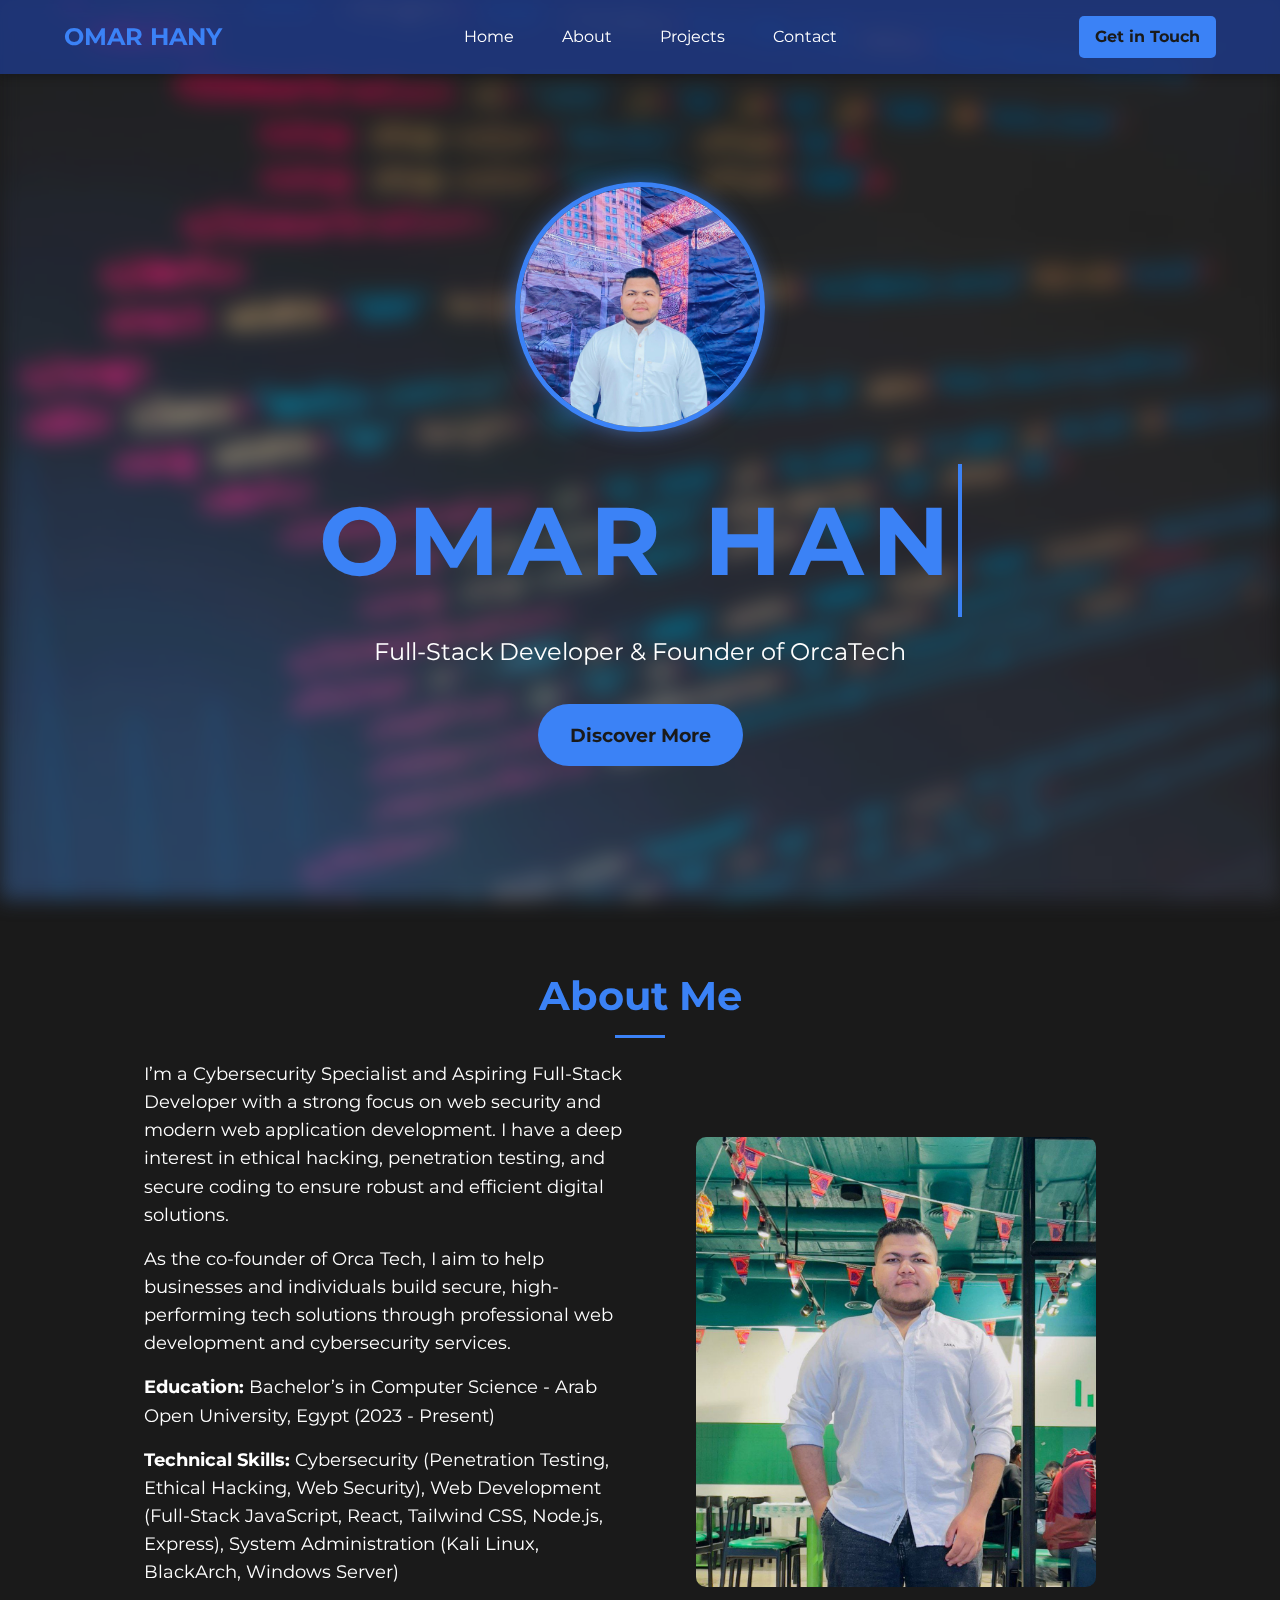
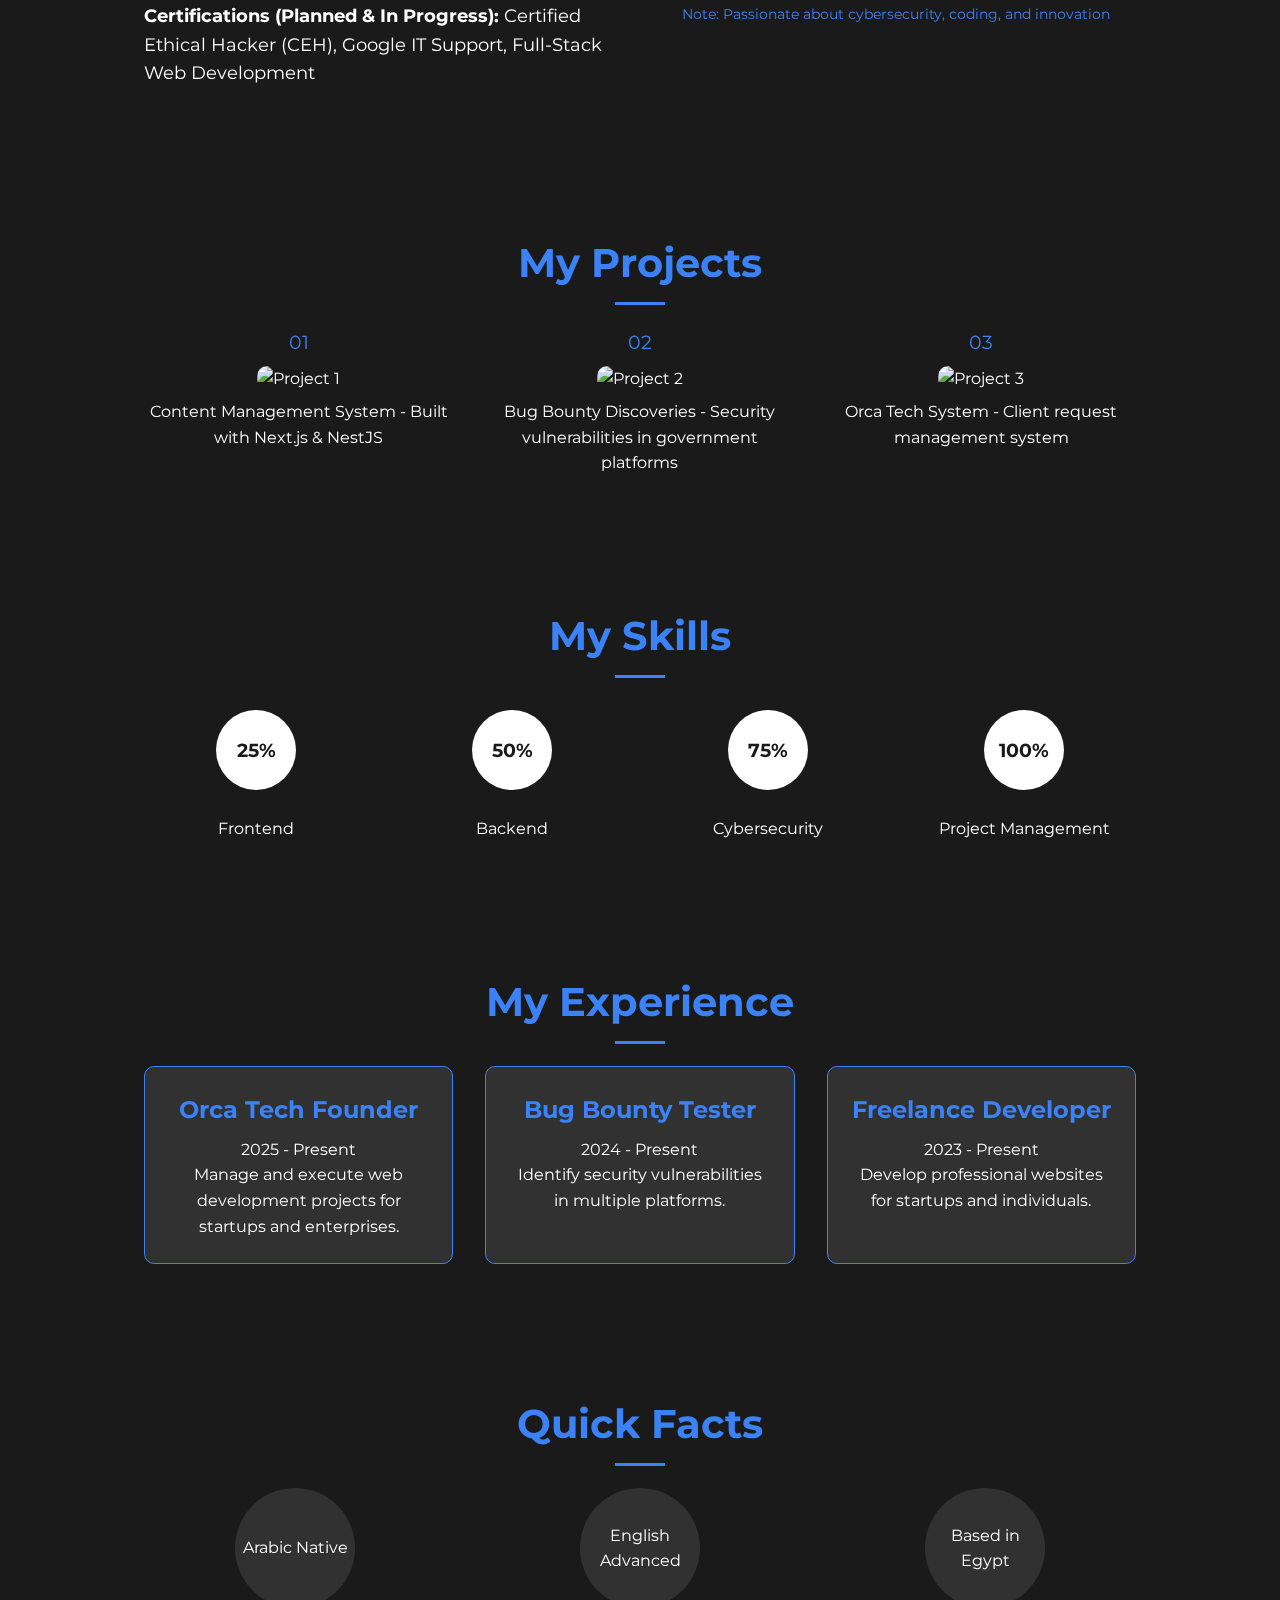
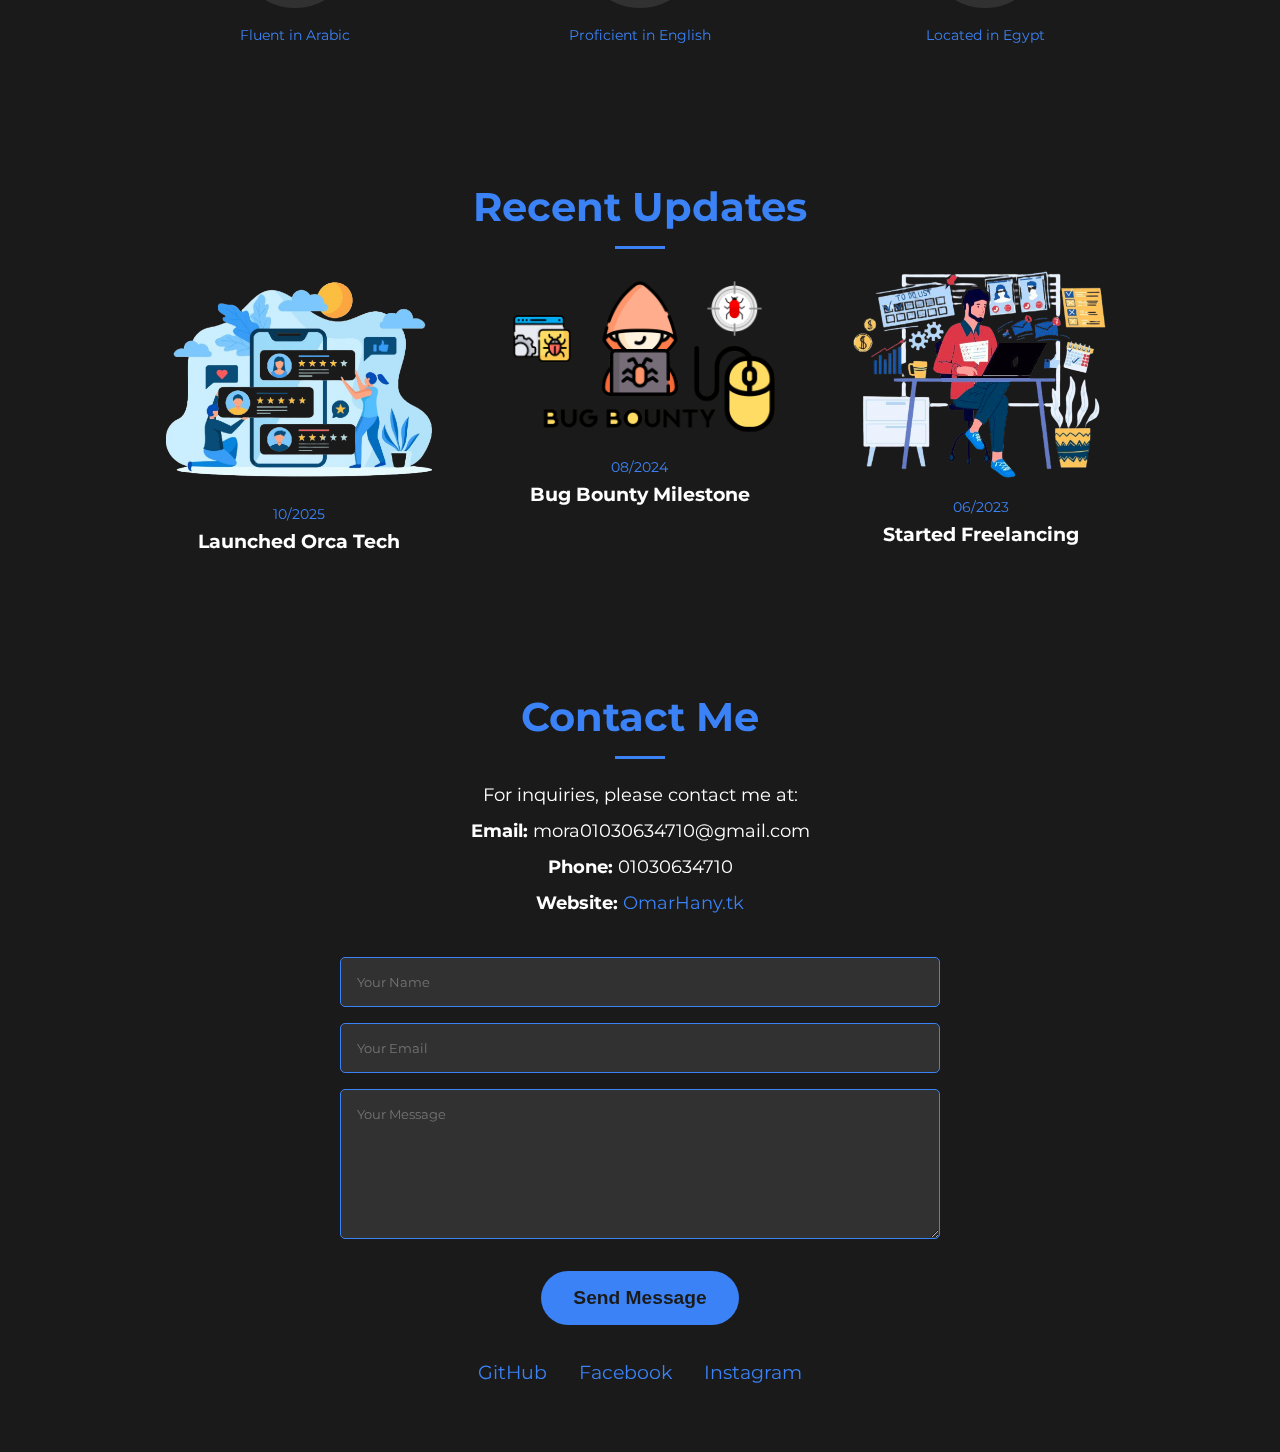
==== commit 3015cb00: "index.html" ====
--- a/index.html
+++ b/index.html
@@ -38,23 +38,25 @@
     </div>
   </section>
 
-  <!-- About Section -->
-  <section class="about" id="about">
-    <div class="container">
-      <h2 class="reveal">About Me</h2>
-      <div class="about-content">
-        <div class="about-text reveal">
-          <p>I’m a Full-Stack Developer specializing in web application development using the latest technologies. I’m also an experienced Bug Bounty Tester and ethical hacker. As the founder of Orca Tech, I provide innovative tech solutions for businesses and individuals.</p>
-          <p><strong>Education:</strong> Bachelor’s in Computer Science - Arab Open University, Egypt (2023 - Present)</p>
-          <p><strong>Certifications:</strong> Certified Ethical Hacker (CEH), Google IT Support, Full-Stack Web Development</p>
-        </div>
-        <div class="about-image reveal">
-          <img src="assets/photo3.jpg" alt="About Omar">
-          <p class="image-note">Note: Passionate about coding and innovation</p>
-        </div>
-      </div>
-    </div>
-  </section>
+ <!-- About Section -->
+<section class="about" id="about">
+  <div class="container">
+    <h2 class="reveal">About Me</h2>
+    <div class="about-content">
+      <div class="about-text reveal">
+        <p>I’m a Cybersecurity Specialist and Aspiring Full-Stack Developer with a strong focus on web security and modern web application development. I have a deep interest in ethical hacking, penetration testing, and secure coding to ensure robust and efficient digital solutions.</p>
+        <p>As the co-founder of Orca Tech, I aim to help businesses and individuals build secure, high-performing tech solutions through professional web development and cybersecurity services.</p>
+        <p><strong>Education:</strong> Bachelor’s in Computer Science - Arab Open University, Egypt (2023 - Present)</p>
+        <p><strong>Technical Skills:</strong> Cybersecurity (Penetration Testing, Ethical Hacking, Web Security), Web Development (Full-Stack JavaScript, React, Tailwind CSS, Node.js, Express), System Administration (Kali Linux, BlackArch, Windows Server)</p>
+        <p><strong>Certifications (Planned & In Progress):</strong> Certified Ethical Hacker (CEH), Google IT Support, Full-Stack Web Development</p>
+      </div>
+      <div class="about-image reveal">
+        <img src="assets/photo3.jpg" alt="About Omar">
+        <p class="image-note">Note: Passionate about cybersecurity, coding, and innovation</p>
+      </div>
+    </div>
+  </div>
+</section>
 
   <!-- Gallery Section (Projects) -->
   <section class="gallery" id="projects">
